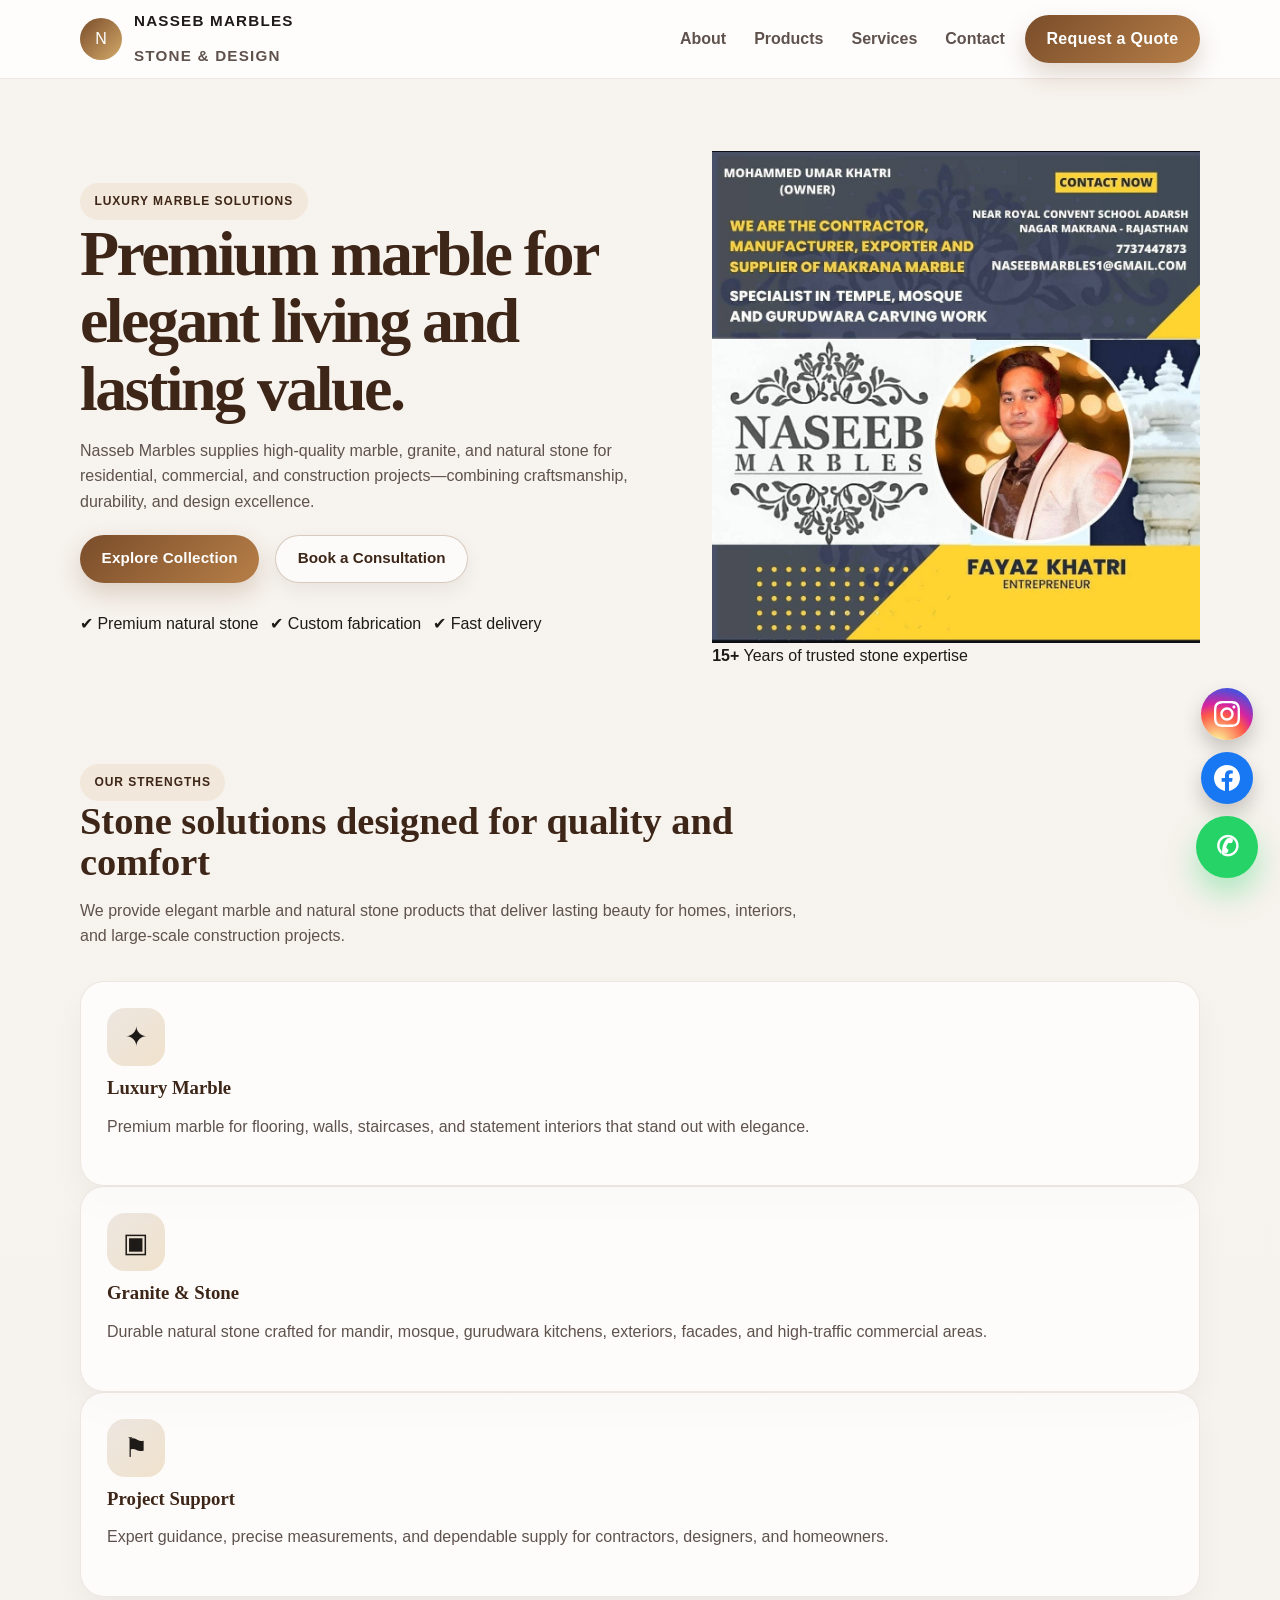
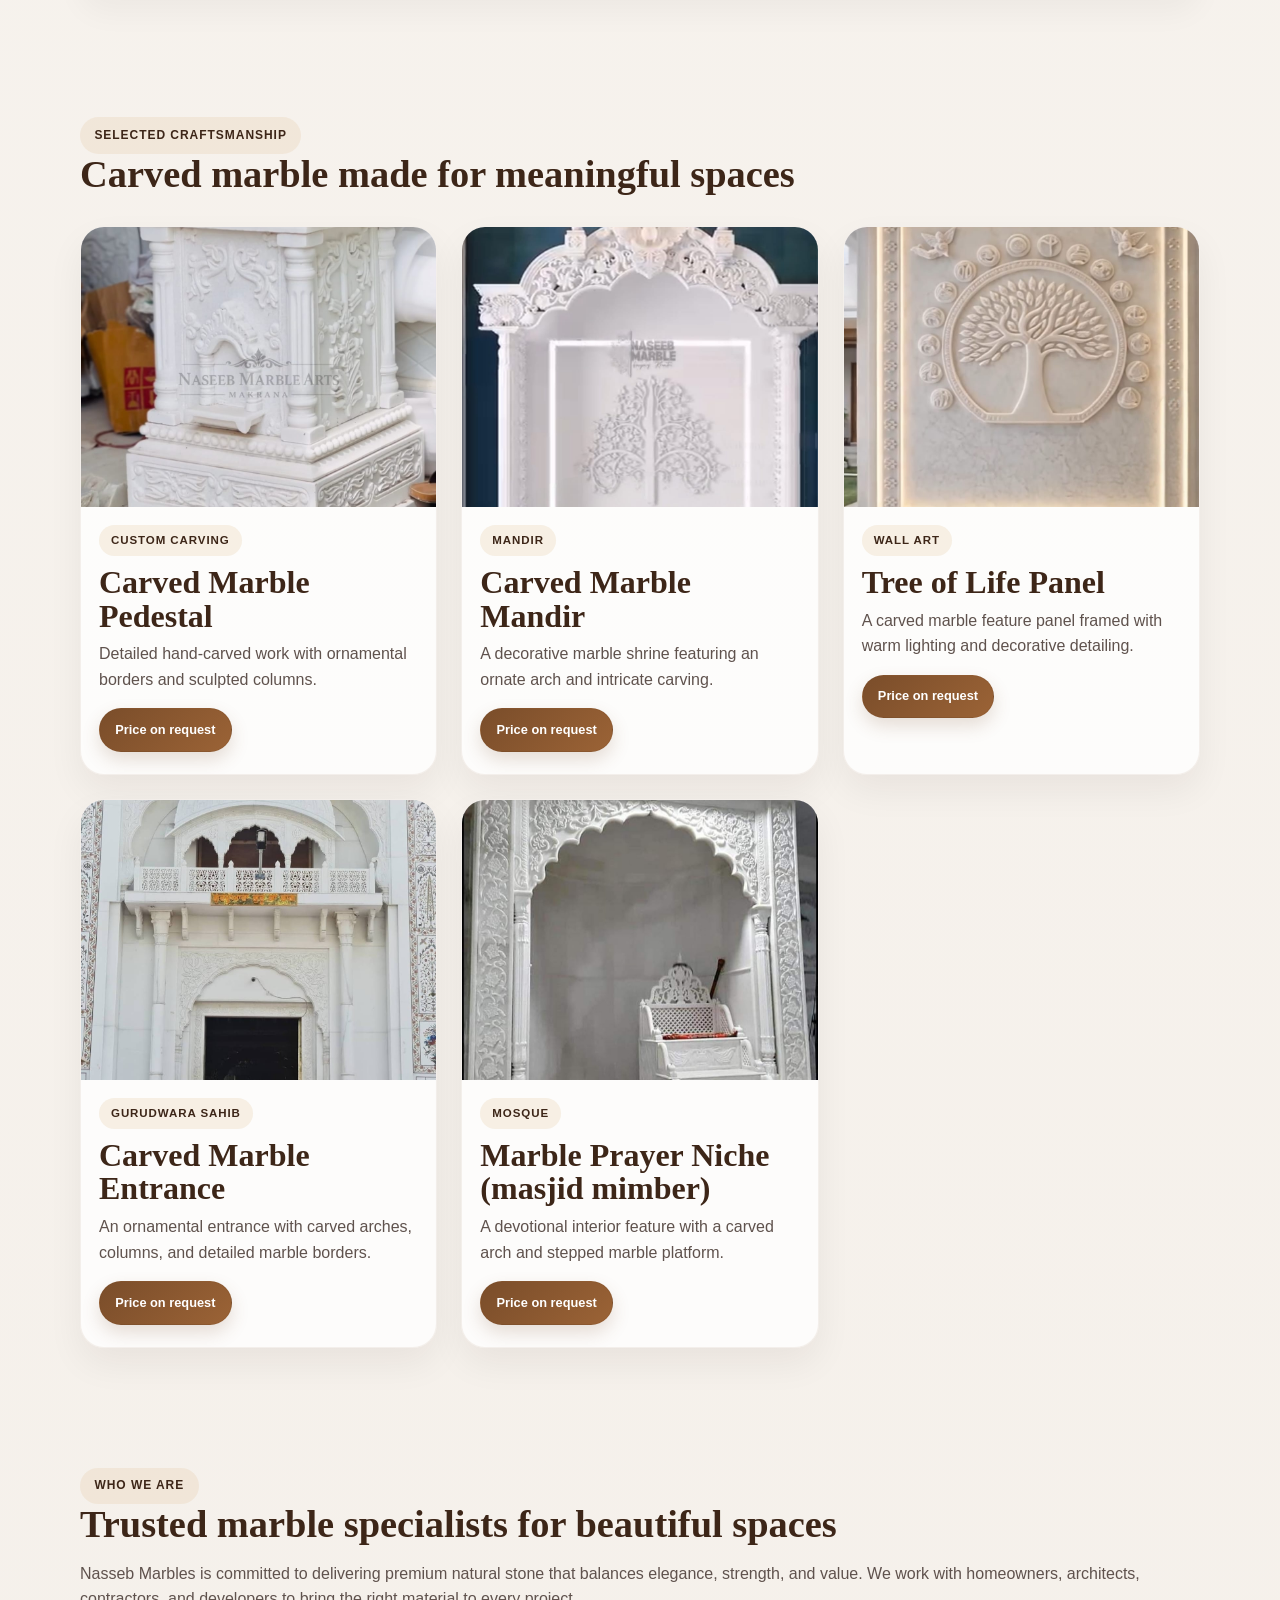
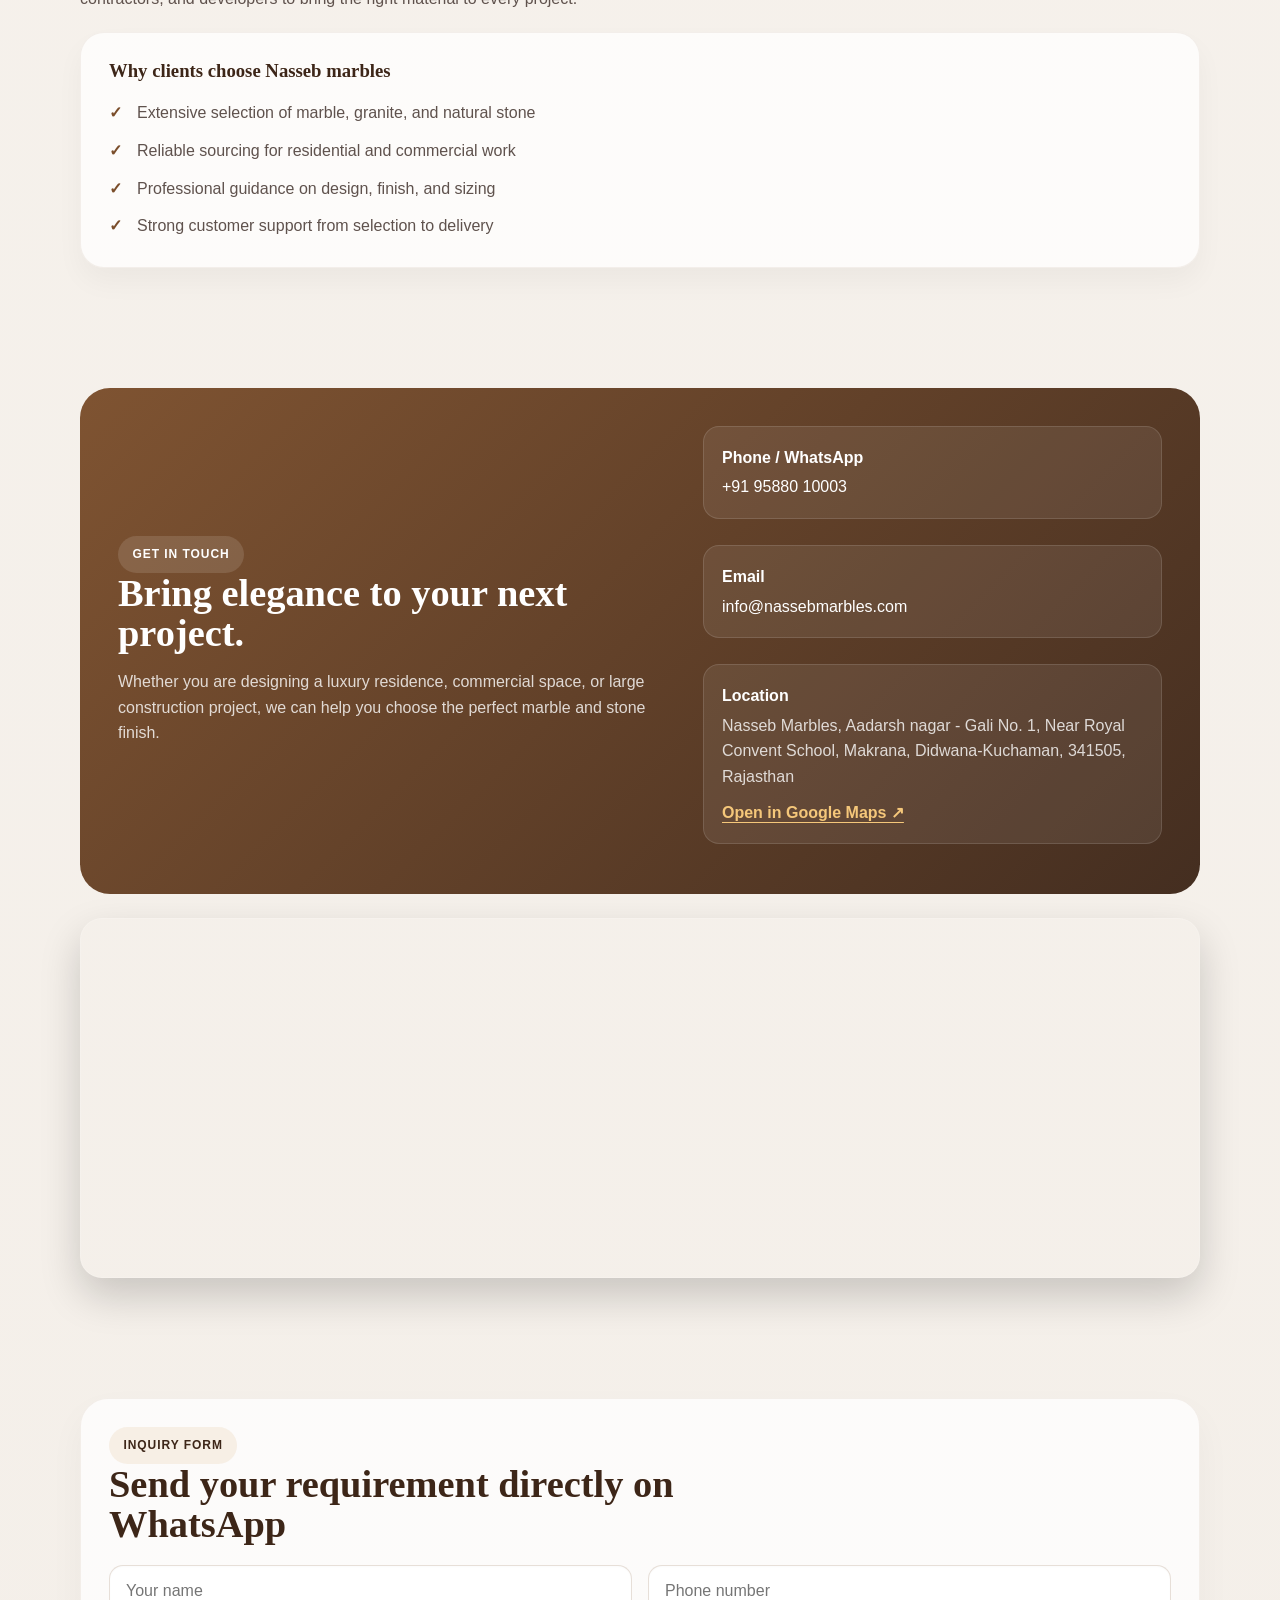
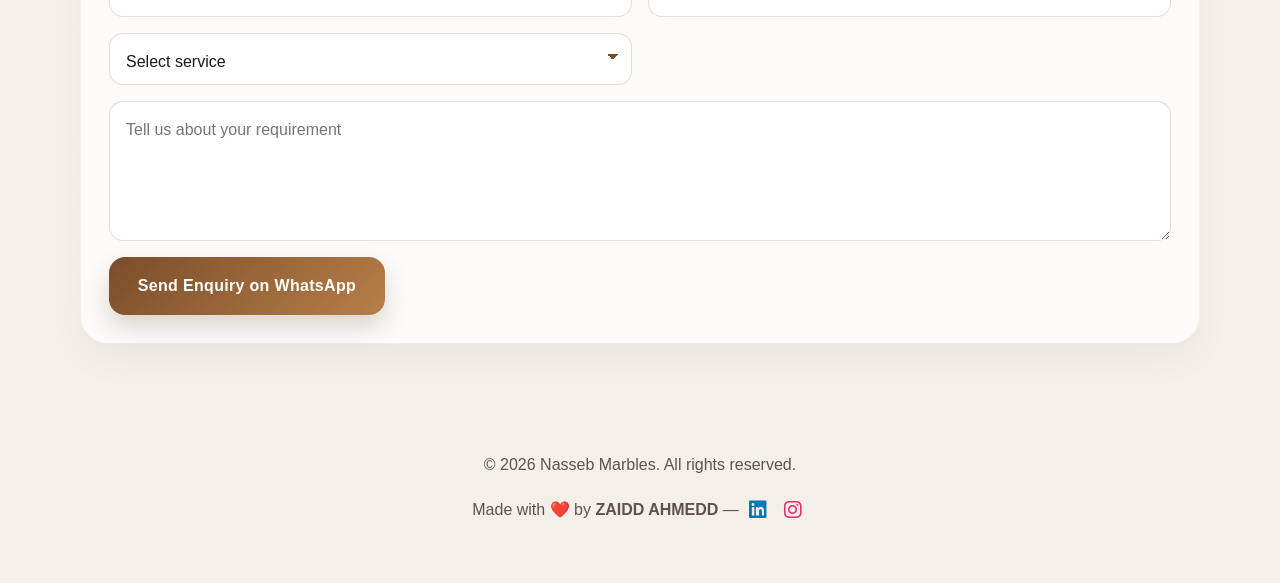
==== index.html @ 80bdfb2a "Add files via upload" ====
<!DOCTYPE html>
<html lang="en">
<head>
  <meta charset="UTF-8" />
  <meta name="viewport" content="width=device-width, initial-scale=1.0" />
  <title>Nasseb Marbles</title>
  <meta name="description" content="Nasseb Marbles - premium marble stone and construction materials for homes and projects." />
  <link rel="preconnect" href="https://fonts.googleapis.com">
  <link rel="preconnect" href="https://fonts.gstatic.com" crossorigin>
  <link href="https://fonts.googleapis.com/css2?family=Cormorant+Garamond:wght@500;600;700&family=Inter:wght@400;500;600;700&display=swap" rel="stylesheet">
  <link rel="stylesheet" href="styles.css" />
  <link rel="stylesheet" href="https://cdnjs.cloudflare.com/ajax/libs/font-awesome/6.5.1/css/all.min.css">
</head>


<!-- Floating Social Buttons -->
<div class="social-float-container">
  <!-- Instagram -->
  <a href="https://www.instagram.com/naseebmarbles" target="_blank" rel="noopener noreferrer" class="float-btn float-insta" title="Instagram">
    <svg width="26" height="26" fill="currentColor" viewBox="0 0 24 24">
      <path d="M12 2.163c3.204 0 3.584.012 4.85.07 3.252.148 4.771 1.691 4.919 4.919.058 1.265.069 1.645.069 4.849 0 3.205-.012 3.584-.069 4.849-.149 3.225-1.664 4.771-4.919 4.919-1.266.058-1.644.07-4.85.07-3.204 0-3.584-.012-4.849-.07-3.26-.149-4.771-1.699-4.919-4.92-.058-1.265-.07-1.644-.07-4.849 0-3.204.013-3.583.07-4.849.149-3.227 1.664-4.771 4.919-4.919 1.266-.057 1.645-.069 4.849-.069zm0-2.163c-3.259 0-3.667.014-4.947.072-4.358.2-6.78 2.618-6.98 6.98-.059 1.281-.073 1.689-.073 4.948 0 3.259.014 3.668.072 4.948.2 4.358 2.618 6.78 6.98 6.98 1.281.058 1.689.072 4.948.072 3.259 0 3.668-.014 4.948-.072 4.354-.2 6.782-2.618 6.979-6.98.059-1.28.073-1.689.073-4.948 0-3.259-.014-3.667-.072-4.947-.196-4.354-2.617-6.78-6.979-6.98-1.281-.059-1.69-.073-4.949-.073zm0 5.838c-3.403 0-6.162 2.759-6.162 6.162s2.759 6.163 6.162 6.163 6.162-2.759 6.162-6.163c0-3.403-2.759-6.162-6.162-6.162zm0 10.162c-2.209 0-4-1.79-4-4 0-2.209 1.791-4 4-4s4 1.791 4 4c0 2.21-1.791 4-4 4zm6.406-11.845c-.796 0-1.441.645-1.441 1.44s.645 1.44 1.441 1.44c.795 0 1.439-.645 1.439-1.44s-.644-1.44-1.439-1.44z"/>
    </svg>
  </a>

  <!-- Facebook -->
  <a href="https://www.facebook.com/share/1K4ZCxmMrg/" target="_blank" rel="noopener noreferrer" class="float-btn float-fb" title="Facebook">
    <svg width="26" height="26" fill="currentColor" viewBox="0 0 24 24">
      <path d="M24 12.073c0-6.627-5.373-12-12-12s-12 5.373-12 12c0 5.99 4.388 10.954 10.125 11.854v-8.385H7.078v-3.47h3.047V9.43c0-3.007 1.792-4.669 4.533-4.669 1.312 0 2.686.235 2.686.235v2.953H15.83c-1.491 0-1.956.925-1.956 1.874v2.25h3.328l-.532 3.47h-2.796v8.385C19.612 23.027 24 18.062 24 12.073z"/>
    </svg>
  </a>
</div>


<body>
  <header>
    <div class="container nav">
      <div class="brand">
        <div class="brand-mark">N</div>
        <div>
          <span>Nasseb Marbles</span><br>
          <span class="brand-tag">Stone & Design</span>
        </div>
      </div>
      <nav>
        <a href="about.html">About</a>
        <a href="products.html">Products</a>
        <a href="services.html">Services</a>
        <a href="contact.html">Contact</a>
      </nav>
      <button class="cta-btn quote-open" type="button" data-open-quote>Request a Quote</button>
    </div>
  </header>

  <main>
    <section class="hero">
      <div class="container hero-grid">
        <div>
          <div class="eyebrow">Luxury marble solutions</div>
          <h1>Premium marble for elegant living and lasting value.</h1>
          <p class="lead">
            Nasseb Marbles supplies high-quality marble, granite, and natural stone for residential,
            commercial, and construction projects—combining craftsmanship, durability, and design excellence.
          </p>
          <div class="hero-actions">
            <a class="cta-btn" href="products.html">Explore Collection</a>
            <a class="secondary-btn" href="contact.html">Book a Consultation</a>
          </div>
          <div class="feature-row">
            <div class="feature-pill">✔ Premium natural stone</div>
            <div class="feature-pill">✔ Custom fabrication</div>
            <div class="feature-pill">✔ Fast delivery</div>
          </div>
        </div>

        <div class="hero-visual">
          <div class="photo-card main">
           <img src="intro.jpeg" alt="Marble Hero Banner">
          </div>
          <div class="stats">
            <strong>15+</strong>
            <span>Years of trusted stone expertise</span>
          </div>
        </div>
      </div>
    </section>

    <section class="section" id="services">
      <div class="container">
        <div class="section-head">
          <div class="eyebrow">Our strengths</div>
          <h2>Stone solutions designed for quality and comfort</h2>
          <p>We provide elegant marble and natural stone products that deliver lasting beauty for homes, interiors, and large-scale construction projects.</p>
        </div>

        <div class="cards">
          <div class="card">
            <div class="icon-box">✦</div>
            <h3>Luxury Marble</h3>
            <p>Premium marble for flooring, walls, staircases, and statement interiors that stand out with elegance.</p>
          </div>
          <div class="card">
            <div class="icon-box">▣</div>
            <h3>Granite & Stone</h3>
            <p>Durable natural stone crafted for mandir, mosque, gurudwara  kitchens, exteriors, facades, and high-traffic commercial areas.</p>
          </div>
          <div class="card">
            <div class="icon-box">⚑</div>
            <h3>Project Support</h3>
            <p>Expert guidance, precise measurements, and dependable supply for contractors, designers, and homeowners.</p>
          </div>
        </div>
      </div>
    </section>

    <section class="section" id="products">
      <div class="container">
        <div class="section-head">
          <div class="eyebrow">Selected craftsmanship</div>
          <h2>Carved marble made for meaningful spaces</h2>
        </div>

        <div class="products">
          <article class="product">
            <img src="tulsi.jpeg" alt="Hand-carved white marble pedestal with floral details" />
            <div class="product-body">
              <span class="product-tag">Custom carving</span>
              <h3>Carved Marble Pedestal</h3>
              <p>Detailed hand-carved work with ornamental borders and sculpted columns.</p>
              <a class="product-price" href="https://wa.me/919588010003?text=Hello%20Nasseb%20Marbles%2C%20I%20want%20a%20price%20for%20Carved%20Marble%20Pedestal." target="_blank" rel="noopener noreferrer">Price on request</a>
            </div>
          </article>

          <article class="product">
            <img src="mandir.jpeg" alt="Ornate white marble mandir against a deep teal wall" />
            <div class="product-body">
              <span class="product-tag">Mandir</span>
              <h3>Carved Marble Mandir</h3>
              <p>A decorative marble shrine featuring an ornate arch and intricate carving.</p>
              <a class="product-price" href="https://wa.me/919588010003?text=Hello%20Nasseb%20Marbles%2C%20I%20want%20a%20price%20for%20Carved%20Marble%20Mandir." target="_blank" rel="noopener noreferrer">Price on request</a>
            </div>
          </article>

          <article class="product">
            <img src="wall.jpeg" alt="Illuminated marble wall panel with a carved tree of life" />
            <div class="product-body">
              <span class="product-tag">Wall art</span>
              <h3>Tree of Life Panel</h3>
              <p>A carved marble feature panel framed with warm lighting and decorative detailing.</p>
              <a class="product-price" href="https://wa.me/919588010003?text=Hello%20Nasseb%20Marbles%2C%20I%20want%20a%20price%20for%20Tree%20of%20Life%20Panel." target="_blank" rel="noopener noreferrer">Price on request</a>
            </div>
          </article>

          <article class="product">
            <img src="gurudwara.jpeg" alt="White carved marble architectural entrance with an ornate arch" />
            <div class="product-body">
              <span class="product-tag">GURUDWARA SAHIB</span>
              <h3>Carved Marble Entrance</h3>
              <p>An ornamental entrance with carved arches, columns, and detailed marble borders.</p>
              <a class="product-price" href="https://wa.me/919588010003?text=Hello%20Nasseb%20Marbles%2C%20I%20want%20a%20price%20for%20Carved%20Marble%20Entrance." target="_blank" rel="noopener noreferrer">Price on request</a>
            </div>
          </article>
          

        <!--''' to add a new product, we can copy
          the structure of the existing product articles and replace 
          the image source, alt text, product tag, title, and description with
           the details of the new product. For example: -->


          <article class="product">
            <img src="imagemimber.jpeg" alt="White marble prayer niche with a carved arch and stepped platform" />
            <div class="product-body">
              <span class="product-tag">MOSQUE</span>
              <h3>Marble Prayer Niche (masjid mimber)</h3>
              <p>A devotional interior feature with a carved arch and stepped marble platform.</p>
              <a class="product-price" href="https://wa.me/919588010003?text=Hello%20Nasseb%20Marbles%2C%20I%20want%20a%20price%20for%20Marble%20Prayer%20Niche." target="_blank" rel="noopener noreferrer">Price on request</a>
            </div>
          </article>
        </div>
      </div>
    </section>

    <section class="section" id="about">
      <div class="container about">
        <div>
          <div class="eyebrow">Who we are</div>
          <h2>Trusted marble specialists for beautiful spaces</h2>
          <p class="lead">Nasseb Marbles is committed to delivering premium natural stone that balances elegance, strength, and value. We work with homeowners, architects, contractors, and developers to bring the right material to every project.</p>
        </div>

        <div class="panel">
          <h3>Why clients choose Nasseb marbles</h3>
          <ul class="about-list">
            <li>Extensive selection of marble, granite, and natural stone</li>
            <li>Reliable sourcing for residential and commercial work</li>
            <li>Professional guidance on design, finish, and sizing</li>
            <li>Strong customer support from selection to delivery</li>
          </ul>
        </div>
      </div>
    </section>

    <section class="section" id="contact">
      <div class="container">
        <div class="contact-wrap">
          <div>
            <div class="eyebrow" style="background: rgba(255,255,255,0.12); color: white;">Get in touch</div>
            <h2>Bring elegance to your next project.</h2>
            <p style="color: rgba(255,255,255,0.8); margin: 0; max-width: 560px;">
              Whether you are designing a luxury residence, commercial space, or large construction project, we can help you choose the perfect marble and stone finish.
            </p>
          </div>

          <div class="contact-info">
            <div class="contact-item">
              <strong>Phone / WhatsApp</strong>
              <a href="https://wa.me/919588010003?text=Hello%20Nasseb%20Marbles%2C%20I%20want%20to%20know%20more%20about%20your%20products." target="_blank" rel="noopener">+91 95880 10003</a>
            </div>
            <div class="contact-item">
              <strong>Email</strong>
              info@nassebmarbles.com
            </div>
            <div class="contact-item">
              <strong>Location</strong>
              <span>Nasseb Marbles, Aadarsh nagar - Gali No. 1, Near Royal Convent School, Makrana, Didwana-Kuchaman, 341505, Rajasthan</span>
              <a class="map-link" href="https://www.google.com/maps/search/?api=1&query=Nasseb+Marbles+Gali+No.+1+Makrana+Rajasthan+341505" target="_blank" rel="noopener noreferrer">Open in Google Maps ↗</a>
            </div>
          </div>
        </div>

        <div class="map-wrap">
          <iframe
            title="Nasseb Marbles location on Google Maps"
            src="https://www.google.com/maps?q=Nasseb+Marbles+Gali+No.+1+Makrana+Rajasthan+341505&output=embed"
            loading="lazy"
            referrerpolicy="no-referrer-when-downgrade"
            allowfullscreen
          ></iframe>
        </div>
      </div>
    </section>

    <section class="section">
      <div class="container">
        <div class="inquiry-box">
          <div class="section-head" style="margin-bottom: 20px;">
            <div class="eyebrow">Inquiry form</div>
            <h2>Send your requirement directly on WhatsApp</h2>
          </div>

          <form class="inquiry-form" id="whatsappForm">
            <input type="text" id="name" placeholder="Your name" required />
            <input type="tel" id="phone" placeholder="Phone number" required />
            <select id="service" required>
              <option value="">Select service</option>
              <option value="Marble Supply">Marble Supply</option>
              <option value="Granite & Stone">Granite & Stone</option>
              <option value="Custom Fabrication">Custom Fabrication</option>
              <option value="Project Consultation">Project Consultation</option>
            </select>
            <textarea id="message" placeholder="Tell us about your requirement" required></textarea>
            <button type="submit" class="cta-btn">Send Enquiry on WhatsApp</button>
          </form>
        </div>
      </div>
    </section>
  </main>



  <footer>
  <div class="container">
    <p>© 2026 Nasseb Marbles. All rights reserved.</p>
    <p>
      Made with ❤️ by <strong>ZAIDD AHMEDD</strong> — 
      <a href="https://www.linkedin.com/in/zaid-ahmed-gour-6996783a5" target="_blank" rel="noopener noreferrer" style="text-decoration: none; margin: 0 6px; color: #0077b5;">
        <i class="fa-brands fa-linkedin fa-lg"></i>
      </a>
      <a href="https://www.instagram.com/zaidd_4z_x" target="_blank" rel="noopener noreferrer" style="text-decoration: none; margin: 0 6px; color: #E1306C;">
        <i class="fa-brands fa-instagram fa-lg"></i>
      </a>
    </p>
  </div>
</footer>

  <a class="whatsapp-float" href="https://wa.me/919588010003?text=Hello%20Nasseb%20Marbles%2C%20I%20want%20to%20know%20more%20about%20your%20products." target="_blank" rel="noopener" aria-label="Chat on WhatsApp">✆</a>

  <dialog class="quote-dialog" id="quoteDialog" aria-labelledby="quoteDialogTitle">
    <div class="quote-dialog-card">
      <button class="quote-close" type="button" data-close-quote aria-label="Close quote form">×</button>
      <div class="eyebrow">Request a quote</div>
      <h2 id="quoteDialogTitle">Tell us about your project</h2>
      <p>Share the required product details. We will respond through WhatsApp.</p>

      <form class="quote-form" id="quoteModalForm">
        <label>
          Your name
          <input id="modalName" type="text" autocomplete="name" required />
        </label>
        <label>
          Phone number
          <input id="modalPhone" type="tel" autocomplete="tel" required />
        </label>
        <label>
          Product or service
          <select id="modalProduct" required>
            <option value="">Select product or service</option>
            <option>Marble Supply</option>
            <option>Granite & Stone</option>
            <option>Custom Fabrication</option>
            <option>Project Consultation</option>
          </select>
        </label>
        <label>
          Dimensions
          <input id="modalDimensions" type="text" placeholder="e.g. 2m × 1m" required />
        </label>
        <label>
          Quantity
          <input id="modalQuantity" type="number" min="1" required />
        </label>
        <label class="quote-form-full">
          Project details
          <textarea id="modalDetails" placeholder="Finish, design, delivery, or other requirements" required></textarea>
        </label>
        <button class="cta-btn quote-form-full" type="submit">Send Quote on WhatsApp</button>
      </form>
    </div>
  </dialog>

  <script>
    const form = document.getElementById('whatsappForm');
    const phoneNumber = '919588010003';

    if (form) {
      form.addEventListener('submit', function (event) {
        event.preventDefault();

        const name = document.getElementById('name').value.trim();
        const phone = document.getElementById('phone').value.trim();
        const service = document.getElementById('service').value.trim();
        const message = document.getElementById('message').value.trim();

        if (!name || !phone || !service || !message) {
          alert('Please fill in all fields before sending.');
          return;
        }

        const text = encodeURIComponent(
          `Hello Nasseb Marbles,\n\nName: ${name}\nPhone: ${phone}\nService: ${service}\nRequirement: ${message}`
        );

        const whatsappUrl = `https://wa.me/${phoneNumber}?text=${text}`;
        window.open(whatsappUrl, '_blank');
      });
    }

    const quoteDialog = document.getElementById('quoteDialog');
    const quoteOpenButton = document.querySelector('[data-open-quote]');
    const quoteCloseButton = document.querySelector('[data-close-quote]');
    const quoteModalForm = document.getElementById('quoteModalForm');

    function openQuoteDialog() {
      if (quoteDialog && typeof quoteDialog.showModal === 'function') {
        quoteDialog.showModal();
      }
    }

    function closeQuoteDialog() {
      if (quoteDialog && quoteDialog.open) {
        quoteDialog.close();
      }
    }

    quoteOpenButton?.addEventListener('click', openQuoteDialog);
    quoteCloseButton?.addEventListener('click', closeQuoteDialog);

    quoteDialog?.addEventListener('click', function (event) {
      if (event.target === quoteDialog) {
        closeQuoteDialog();
      }
    });

    quoteDialog?.addEventListener('cancel', function () {
      closeQuoteDialog();
    });

    quoteModalForm?.addEventListener('submit', function (event) {
      event.preventDefault();

      const name = document.getElementById('modalName').value.trim();
      const phone = document.getElementById('modalPhone').value.trim();
      const product = document.getElementById('modalProduct').value.trim();
      const dimensions = document.getElementById('modalDimensions').value.trim();
      const quantity = document.getElementById('modalQuantity').value.trim();
      const details = document.getElementById('modalDetails').value.trim();

      const message = encodeURIComponent(
        `Hello Nasseb Marbles,\n\nName: ${name}\nPhone: ${phone}\nProduct / Service: ${product}\nDimensions: ${dimensions}\nQuantity: ${quantity}\nProject details: ${details}`
      );

      window.open(`https://wa.me/919588010003?text=${message}`, '_blank', 'noopener,noreferrer');
      closeQuoteDialog();
      quoteModalForm.reset();
    });
  </script>
</body>
</html>
---- styles.css ----
:root {
  --bg: #f7f3ee;
  --panel: #ffffff;
  --primary: #7a4d2a;
  --primary-dark: #3d2618;
  --accent: #d4aa6a;
  --text: #1e1a18;
  --muted: #5f524d;
  --line: rgba(122, 77, 42, 0.12);
  --shadow: 0 18px 40px rgba(35, 23, 18, 0.08);
}

* {
  box-sizing: border-box;
}

html {
  scroll-behavior: smooth;
}

body {
  margin: 0;
  font-family: 'Segoe UI', Tahoma, Geneva, Verdana, sans-serif;
  background: linear-gradient(180deg, #f7f3ee 0%, #f4efe9 100%);
  color: var(--text);
  line-height: 1.6;
}

img {
  max-width: 100%;
  display: block;
}

a {
  color: inherit;
  text-decoration: none;
}

.container {
  width: min(1120px, calc(100% - 32px));
  margin: 0 auto;
}

header {
  position: sticky;
  top: 0;
  z-index: 50;
  background: rgba(255,255,255,0.83);
  backdrop-filter: blur(10px);
  border-bottom: 1px solid var(--line);
}

.nav {
  display: flex;
  justify-content: space-between;
  align-items: center;
  min-height: 78px;
  gap: 20px;
}

.brand {
  display: flex;
  align-items: center;
  gap: 12px;
  flex-shrink: 0;
  min-width: 0;
}

.brand > div:last-child {
  display: flex;
  flex-direction: column;
  line-height: 1.1;
}

.brand span {
  font-weight: 800;
  letter-spacing: 0.08em;
  text-transform: uppercase;
  font-size: 0.95rem;
}

.brand-tag {
  display: block;
  font-size: 0.62rem;
  letter-spacing: 0.14em;
  color: var(--muted);
  font-weight: 600;
}

nav {
  display: flex;
  align-items: center;
  justify-content: center;
  gap: 28px;
  margin-left: auto;
  flex-wrap: nowrap;
}

nav a {
  white-space: nowrap;
  color: var(--muted);
  font-weight: 600;
}

.cta-btn {
  display: inline-flex;
  align-items: center;
  justify-content: center;
  min-height: 48px;
  padding: 0.75rem 1.35rem;
  border: none;
  border-radius: 999px;
  background: linear-gradient(135deg, #7a4d2a, #b77f48);
  color: #fff;
  font-size: 0.95rem;
  font-weight: 700;
  letter-spacing: 0.01em;
  line-height: 1.2;
  white-space: nowrap;
  flex-shrink: 0;
  box-shadow: 0 10px 24px rgba(122, 77, 42, 0.22);
  cursor: pointer;
  transition: transform 0.2s ease, box-shadow 0.2s ease, background 0.2s ease;
}

.cta-btn:hover,
.cta-btn:focus-visible {
  transform: translateY(-2px);
  background: linear-gradient(135deg, #5c3420, #9b6336);
  box-shadow: 0 14px 30px rgba(122, 77, 42, 0.3);
  outline: none;
}

.brand-mark {
  width: 42px;
  height: 42px;
  border-radius: 50%;
  display: grid;
  place-items: center;
  background: linear-gradient(135deg, var(--primary), var(--accent));
  color: white;
  font-size: 1rem;
}

.brand small {
  display: block;
  font-size: 0.62rem;
  letter-spacing: 0.14em;
  color: var(--muted);
  font-weight: 600;
}

.nav-links {
  display: flex;
  align-items: center;
  gap: 28px;
  color: var(--muted);
  font-weight: 600;
}

.nav-links a:hover,
.nav-links a.active {
  color: var(--primary);
}

.btn {
  display: inline-flex;
  align-items: center;
  justify-content: center;
  min-height: 48px;
  padding: 0.8rem 1.35rem;
  border: 1px solid transparent;
  border-radius: 999px;
  font-weight: 700;
  line-height: 1.2;
  transition: transform 0.2s ease, box-shadow 0.2s ease, background 0.2s ease, border-color 0.2s ease;
}

.btn:hover,
.btn:focus-visible {
  transform: translateY(-2px);
  outline: none;
}

.btn-primary {
  background: linear-gradient(135deg, #7a4d2a, #b77f48);
  color: white;
  box-shadow: 0 10px 24px rgba(122, 77, 42, 0.22);
}

.btn-primary:hover,
.btn-primary:focus-visible {
  background: linear-gradient(135deg, #5c3420, #9b6336);
  box-shadow: 0 14px 30px rgba(122, 77, 42, 0.3);
}

.btn-secondary {
  background: rgba(255,255,255,0.58);
  border-color: rgba(122, 77, 42, 0.22);
  color: var(--primary-dark);
}

.btn-secondary:hover,
.btn-secondary:focus-visible {
  background: #fff;
  border-color: rgba(122, 77, 42, 0.42);
  box-shadow: 0 10px 22px rgba(35, 23, 18, 0.08);
}

.secondary-btn {
  display: inline-flex;
  align-items: center;
  justify-content: center;
  min-height: 48px;
  padding: 0.75rem 1.35rem;
  border: 1px solid rgba(122, 77, 42, 0.28);
  border-radius: 999px;
  background: rgba(255, 255, 255, 0.68);
  color: var(--primary-dark);
  font-size: 0.95rem;
  font-weight: 700;
  line-height: 1.2;
  box-shadow: 0 8px 20px rgba(35, 23, 18, 0.06);
  transition: transform 0.2s ease, box-shadow 0.2s ease, background 0.2s ease, border-color 0.2s ease;
}

.secondary-btn:hover,
.secondary-btn:focus-visible {
  transform: translateY(-2px);
  border-color: rgba(122, 77, 42, 0.5);
  background: #fff;
  box-shadow: 0 14px 28px rgba(35, 23, 18, 0.1);
  outline: none;
}

.hero {
  padding: 72px 0 56px;
}

.hero-grid {
  display: grid;
  grid-template-columns: 1.1fr 0.9fr;
  gap: 36px;
  align-items: center;
}

.eyebrow {
  display: inline-block;
  background: rgba(212,170,106,0.15);
  color: var(--primary-dark);
  border-radius: 999px;
  padding: 0.55rem 0.9rem;
  font-size: 0.75rem;
  font-weight: 700;
  letter-spacing: 0.08em;
  text-transform: uppercase;
}

h1, h2, h3 {
  margin: 0 0 16px;
  line-height: 1.05;
  color: var(--primary-dark);
  font-family: Georgia, 'Times New Roman', serif;
}

h1 {
  font-size: clamp(2.8rem, 5vw, 5rem);
  letter-spacing: -0.04em;
}

h2 {
  font-size: clamp(2.2rem, 3vw, 3.2rem);
}

p {
  color: var(--muted);
  margin: 0 0 20px;
}

.hero-actions {
  display: flex;
  flex-wrap: wrap;
  gap: 16px;
  margin: 18px 0 28px;
}

.feature-row {
  display: flex;
  flex-wrap: wrap;
  gap: 12px;
}

.feature-tag {
  background: rgba(255,255,255,0.7);
  border: 1px solid var(--line);
  border-radius: 999px;
  padding: 0.7rem 1rem;
  font-weight: 600;
  color: var(--muted);
}

.products {
  display: grid;
  grid-template-columns: repeat(3, minmax(0, 1fr));
  gap: 24px;
}

.product {
  background: rgba(255,255,255,0.8);
  border: 1px solid rgba(122, 77, 42, 0.08);
  border-radius: 24px;
  overflow: hidden;
  box-shadow: 0 16px 36px rgba(35, 23, 18, 0.06);
  transition: transform 0.2s ease, box-shadow 0.2s ease;
}

.product:hover {
  transform: translateY(-4px);
  box-shadow: 0 22px 42px rgba(35, 23, 18, 0.12);
}

.product img {
  width: 100%;
  height: 280px;
  object-fit: cover;
  display: block;
}

.product-body {
  padding: 20px 20px 24px;
}

.product-tag {
  display: inline-block;
  padding: 0.4rem 0.75rem;
  border-radius: 999px;
  background: rgba(217, 176, 125, 0.18);
  color: var(--primary-dark);
  letter-spacing: 0.08em;
  text-transform: uppercase;
  font-size: 0.72rem;
  font-weight: 700;
  margin-bottom: 10px;
}

.product h3 {
  font-size: 2rem;
  margin-bottom: 8px;
}

.product p {
  margin: 0;
}

.product-price {
  display: inline-block;
  margin-top: 16px;
  padding: 0.65rem 0.95rem;
  border: 1px solid rgba(122, 77, 42, 0.2);
  border-radius: 999px;
  background: linear-gradient(135deg, var(--primary), #9b6336);
  color: #fff;
  font-size: 0.8rem;
  font-weight: 700;
  box-shadow: 0 8px 18px rgba(122, 77, 42, 0.18);
  transition: transform 0.2s ease, box-shadow 0.2s ease;
}

.product-price:hover,
.product-price:focus-visible {
  transform: translateY(-2px);
  box-shadow: 0 12px 24px rgba(122, 77, 42, 0.26);
  outline: none;
}

.panel {
  background: rgba(255,255,255,0.75);
  border: 1px solid rgba(122, 77, 42, 0.08);
  border-radius: 24px;
  padding: 28px;
  box-shadow: 0 14px 28px rgba(35, 23, 18, 0.04);
}

.about-list {
  list-style: none;
  padding: 0;
  margin: 20px 0 0;
  display: grid;
  gap: 12px;
}

.about-list li {
  position: relative;
  padding-left: 28px;
  color: var(--muted);
}

.about-list li::before {
  content: "✓";
  position: absolute;
  left: 0;
  color: var(--primary);
  font-weight: 800;
}

.contact-wrap {
  background: linear-gradient(135deg, rgba(122,77,42,0.96), rgba(61,38,24,0.96));
  border-radius: 30px;
  padding: 36px;
  color: white;
  display: grid;
  grid-template-columns: 1.15fr 0.85fr;
  gap: 22px;
  align-items: center;
}

.contact-wrap h2,
.contact-wrap h3,
.contact-wrap p,
.contact-wrap strong,
.contact-wrap a {
  color: white;
}

.contact-info {
  display: grid;
  gap: 14px;
}

.contact-item {
  background: rgba(255,255,255,0.08);
  border: 1px solid rgba(255,255,255,0.12);
  border-radius: 16px;
  padding: 18px 20px;
}

.contact-item strong {
  display: block;
  margin-bottom: 6px;
}

.inquiry-box {
  background: rgba(255,255,255,0.75);
  border: 1px solid rgba(122, 77, 42, 0.08);
  border-radius: 28px;
  padding: 28px;
  box-shadow: 0 16px 36px rgba(35, 23, 18, 0.04);
}

.inquiry-form {
  display: grid;
  grid-template-columns: repeat(2, minmax(0, 1fr));
  gap: 16px;
}

.inquiry-form input,
.inquiry-form select,
.inquiry-form textarea {
  width: 100%;
  height: 52px;
  border: 1px solid rgba(122, 77, 42, 0.18);
  border-radius: 14px;
  padding: 0.95rem 1rem;
  font: inherit;
  background: #fff;
  color: var(--text);
  box-shadow: inset 0 1px 2px rgba(0, 0, 0, 0.02);
}

.inquiry-form select {
  appearance: none;
  -webkit-appearance: none;
  -moz-appearance: none;
  background-image: linear-gradient(45deg, transparent 50%, #7a4d2a 50%), linear-gradient(135deg, #7a4d2a 50%, transparent 50%);
  background-position: calc(100% - 18px) calc(50% - 2px), calc(100% - 12px) calc(50% - 2px);
  background-size: 6px 6px, 6px 6px;
  background-repeat: no-repeat;
  padding-right: 42px;
  cursor: pointer;
}

.inquiry-form textarea {
  grid-column: 1 / -1;
  min-height: 140px;
  resize: vertical;
  height: auto;
}

.inquiry-form button {
  grid-column: 1 / -1;
  justify-self: start;
  min-width: 260px;
  min-height: 58px;
  padding: 1rem 1.8rem;
  border: none;
  border-radius: 16px;
  background: linear-gradient(135deg, #7a4d2a, #b77f48);
  color: #fff;
  font-size: 1rem;
  font-weight: 700;
  letter-spacing: 0.02em;
  cursor: pointer;
  box-shadow: 0 12px 24px rgba(122, 77, 42, 0.22);
  transition: transform 0.2s ease, box-shadow 0.2s ease, background 0.2s ease;
}

.inquiry-form button:hover,
.inquiry-form button:focus-visible {
  transform: translateY(-2px);
  background: linear-gradient(135deg, #5c3420, #9b6336);
  box-shadow: 0 16px 30px rgba(122, 77, 42, 0.3);
  outline: none;
}

.quote-open {
  border: none;
  cursor: pointer;
  background: linear-gradient(135deg, #7a4d2a, #b77f48);
  color: #fff;
  font-size: 1rem;
  font-weight: 700;
  letter-spacing: 0.02em;
  box-shadow: 0 12px 24px rgba(122, 77, 42, 0.22);
}

.quote-dialog {
  width: min(720px, calc(100% - 28px));
  max-height: calc(100vh - 32px);
  padding: 0;
  overflow: auto;
  border: none;
  border-radius: 24px;
  background: transparent;
  box-shadow: 0 28px 80px rgba(28, 18, 10, 0.34);
}

.quote-dialog::backdrop {
  background: rgba(24, 15, 9, 0.72);
  backdrop-filter: blur(5px);
}

.quote-dialog-card {
  position: relative;
  padding: 34px;
  border-radius: 24px;
  background: var(--bg);
}

.quote-dialog-card h2 {
  margin: 12px 0 8px;
  font-size: clamp(2rem, 4vw, 3rem);
}

.quote-dialog-card > p {
  margin-bottom: 24px;
}

.quote-close {
  position: absolute;
  top: 18px;
  right: 18px;
  width: 42px;
  height: 42px;
  border: 0;
  border-radius: 50%;
  background: rgba(122, 77, 42, 0.1);
  color: var(--primary-dark);
  font-size: 1.6rem;
  cursor: pointer;
}

.quote-form {
  display: grid;
  grid-template-columns: repeat(2, minmax(0, 1fr));
  gap: 14px;
}

.quote-form label {
  display: grid;
  gap: 6px;
  color: var(--primary-dark);
  font-size: 0.82rem;
  font-weight: 700;
}

.quote-form input,
.quote-form select,
.quote-form textarea {
  min-height: 48px;
  padding: 0.8rem 0.9rem;
  border: 1px solid rgba(122, 77, 42, 0.18);
  border-radius: 12px;
  background: #fff;
  color: var(--text);
  font: inherit;
  font-weight: 400;
}

.quote-form textarea {
  min-height: 110px;
  resize: vertical;
}

.quote-form-full {
  grid-column: 1 / -1;
}

.quote-form .cta-btn {
  justify-self: stretch;
  width: 100%;
  margin-top: 4px;
  cursor: pointer;
}

@media (max-width: 620px) {
  .quote-dialog-card {
    padding: 26px 20px;
  }

  .quote-form {
    grid-template-columns: 1fr;
  }

  .quote-form-full {
    grid-column: 1;
  }

  .cta-btn,
  .btn,
  .inquiry-form button {
    width: 100%;
    white-space: normal;
  }
}

.image-stack {
  position: relative;
  min-height: 520px;
}

.image-card {
  position: absolute;
  border-radius: 28px;
  overflow: hidden;
  box-shadow: var(--shadow);
}

.image-card.main {
  inset: 0 0 0 10%;
}

.image-card.main img {
  width: 100%;
  height: 100%;
  object-fit: cover;
}

.image-card.small {
  width: 220px;
  height: 175px;
  left: 0;
  bottom: 18px;
  border: 8px solid rgba(255,255,255,0.8);
}

.info-badge {
  position: absolute;
  right: 20px;
  top: 24px;
  background: rgba(255,255,255,0.88);
  border-radius: 18px;
  padding: 18px 20px;
  box-shadow: var(--shadow);
  width: 180px;
}

.info-badge strong {
  display: block;
  font-size: 2rem;
  color: var(--primary-dark);
  margin-bottom: 4px;
}

.section {
  padding: 40px 0 80px;
}

.section-head {
  max-width: 740px;
  margin-bottom: 32px;
}

.card-grid, .product-grid, .service-grid, .stats-grid {
  display: grid;
  grid-template-columns: repeat(3, minmax(0, 1fr));
  gap: 24px;
}

.card, .product-item, .service-item, .stat-box, .info-panel, .contact-panel {
  background: rgba(255,255,255,0.72);
  border: 1px solid var(--line);
  border-radius: 24px;
  box-shadow: 0 16px 30px rgba(35, 23, 18, 0.04);
}

.card, .service-item, .contact-panel, .info-panel {
  padding: 26px;
}

.icon-box {
  width: 58px;
  height: 58px;
  border-radius: 18px;
  display: grid;
  place-items: center;
  font-size: 1.7rem;
  margin-bottom: 12px;
  background: linear-gradient(135deg, rgba(122,77,42,0.12), rgba(212,170,106,0.32));
}

.product-item {
  overflow: hidden;
}

.product-item img {
  width: 100%;
  height: 260px;
  object-fit: cover;
}

.product-body {
  padding: 18px 18px 22px;
}

.product-price {
  display: inline-block;
  margin-top: 16px;
  padding: 0.65rem 0.95rem;
  border: 1px solid rgba(122, 77, 42, 0.2);
  border-radius: 999px;
  background: linear-gradient(135deg, var(--primary), #9b6336);
  color: #fff;
  font-size: 0.8rem;
  font-weight: 700;
  box-shadow: 0 8px 18px rgba(122, 77, 42, 0.18);
  transition: transform 0.2s ease, box-shadow 0.2s ease;
}

.product-price:hover,
.product-price:focus-visible {
  transform: translateY(-2px);
  box-shadow: 0 12px 24px rgba(122, 77, 42, 0.26);
  outline: none;
}

.tag {
  display: inline-block;
  background: rgba(212,170,106,0.18);
  color: var(--primary-dark);
  padding: 0.45rem 0.7rem;
  border-radius: 999px;
  font-size: 0.72rem;
  font-weight: 700;
  letter-spacing: 0.08em;
  text-transform: uppercase;
  margin-bottom: 10px;
}

.about-grid,
.contact-grid {
  display: grid;
  grid-template-columns: 1.1fr 0.9fr;
  gap: 28px;
  align-items: center;
}

.list {
  list-style: none;
  padding: 0;
  margin: 0;
  display: grid;
  gap: 14px;
}

.list li::before {
  content: "✓";
  color: var(--primary);
  font-weight: 700;
  margin-right: 10px;
}

.contact-wrap {
  background: linear-gradient(135deg, rgba(122,77,42,0.96), rgba(61,38,24,0.96));
  color: white;
  border-radius: 30px;
  padding: 38px;
  display: grid;
  grid-template-columns: 1.1fr 0.9fr;
  gap: 24px;
  align-items: center;
}

.contact-wrap h2,
.contact-wrap h3,
.contact-wrap p,
.contact-wrap strong,
.contact-wrap a {
  color: white;
}

.contact-item {
  background: rgba(255,255,255,0.08);
  border: 1px solid rgba(255,255,255,0.12);
  border-radius: 16px;
  padding: 18px;
  margin-bottom: 12px;
}

.contact-item strong {
  display: block;
  margin-bottom: 4px;
}

.contact-item span {
  display: block;
  color: rgba(255,255,255,0.8);
}

.map-link {
  display: inline-block;
  margin-top: 10px;
  color: #f5c77a !important;
  font-weight: 700;
  text-decoration: underline;
  text-underline-offset: 4px;
}

.map-wrap {
  margin-top: 24px;
  height: 360px;
  overflow: hidden;
  border: 1px solid rgba(255,255,255,0.14);
  border-radius: 22px;
  box-shadow: 0 18px 40px rgba(0,0,0,0.18);
}

.map-wrap iframe {
  width: 100%;
  height: 100%;
  border: 0;
}

.form-grid {
  display: grid;
  grid-template-columns: repeat(2, minmax(0, 1fr));
  gap: 12px;
}

input, textarea, select {
  width: 100%;
  border: 1px solid var(--line);
  border-radius: 12px;
  padding: 0.9rem 1rem;
  font: inherit;
  background: white;
  color: var(--text);
}

input, select {
  min-height: 50px;
}

textarea {
  grid-column: 1 / -1;
  min-height: 120px;
  resize: vertical;
}

.form-grid button {
  grid-column: 1 / -1;
  justify-self: start;
  width: 100%;
  cursor: pointer;
}

@media (max-width: 620px) {
  .form-grid {
    grid-template-columns: 1fr;
  }

  textarea,
  .form-grid button {
    grid-column: 1;
  }
}

.page-banner {
  padding: 62px 0 30px;
  background: linear-gradient(180deg, rgba(255,255,255,0.45), rgba(255,255,255,0));
}

.page-banner h1 {
  margin-bottom: 0;
}

.page-banner p {
  margin-top: 10px;
}

.whatsapp-float {
  position: fixed;
  right: 22px;
  bottom: 22px;
  z-index: 100;
  background: #25d366;
  color: white;
  width: 62px;
  height: 62px;
  border-radius: 50%;
  display: grid;
  place-items: center;
  font-size: 1.7rem;
  font-weight: 700;
  box-shadow: 0 16px 30px rgba(37, 211, 102, 0.35);
}

.whatsapp-float:hover {
  transform: translateY(-2px);
}

footer {
  padding: 28px 0 40px;
  text-align: center;
  color: var(--muted);
}

@media (max-width: 900px) {
  .nav {
    flex-wrap: wrap;
    gap: 12px;
    justify-content: center;
    padding: 14px 0;
  }

  nav {
    width: 100%;
    justify-content: center;
    flex-wrap: wrap;
    gap: 12px 18px;
  }

  .hero-grid,
  .cards,
  .products,
  .contact-wrap,
  .inquiry-form {
    grid-template-columns: 1fr;
  }

  .hero {
    padding-top: 48px;
  }

  .hero-visual {
    min-height: 420px;
  }

  .photo-card.main {
    width: 100%;
    height: 420px;
    right: 0;
  }

  .stats {
    right: 12px;
    top: 12px;
  }

  .inquiry-form button {
    justify-self: stretch;
    width: 100%;
    min-width: 0;
  }

  .image-stack {
    min-height: 390px;
  }
}















/* Floating Social Buttons (WhatsApp ke upar) */
.social-float-container {
  position: fixed;
  right: 22px;
  bottom: 96px;
  width: 62px;
  display: flex;
  flex-direction: column;
  align-items: center;
  gap: 12px;
  z-index: 100;
}

.float-btn {
  width: 52px;
  height: 52px;
  border-radius: 50%;
  display: flex;
  align-items: center;
  justify-content: center;
  color: #ffffff;
  box-shadow: 0 10px 20px rgba(0, 0, 0, 0.2);
  transition: transform 0.2s ease;
  text-decoration: none;
}

.float-btn:hover {
  transform: scale(1.1);
}

.float-insta {
  background: radial-gradient(circle at 30% 107%, #fdf497 0%, #fdf497 5%, #fd5949 45%, #d6249f 60%, #285AEB 90%);
}

.float-fb {
  background-color: #1877F2;
}
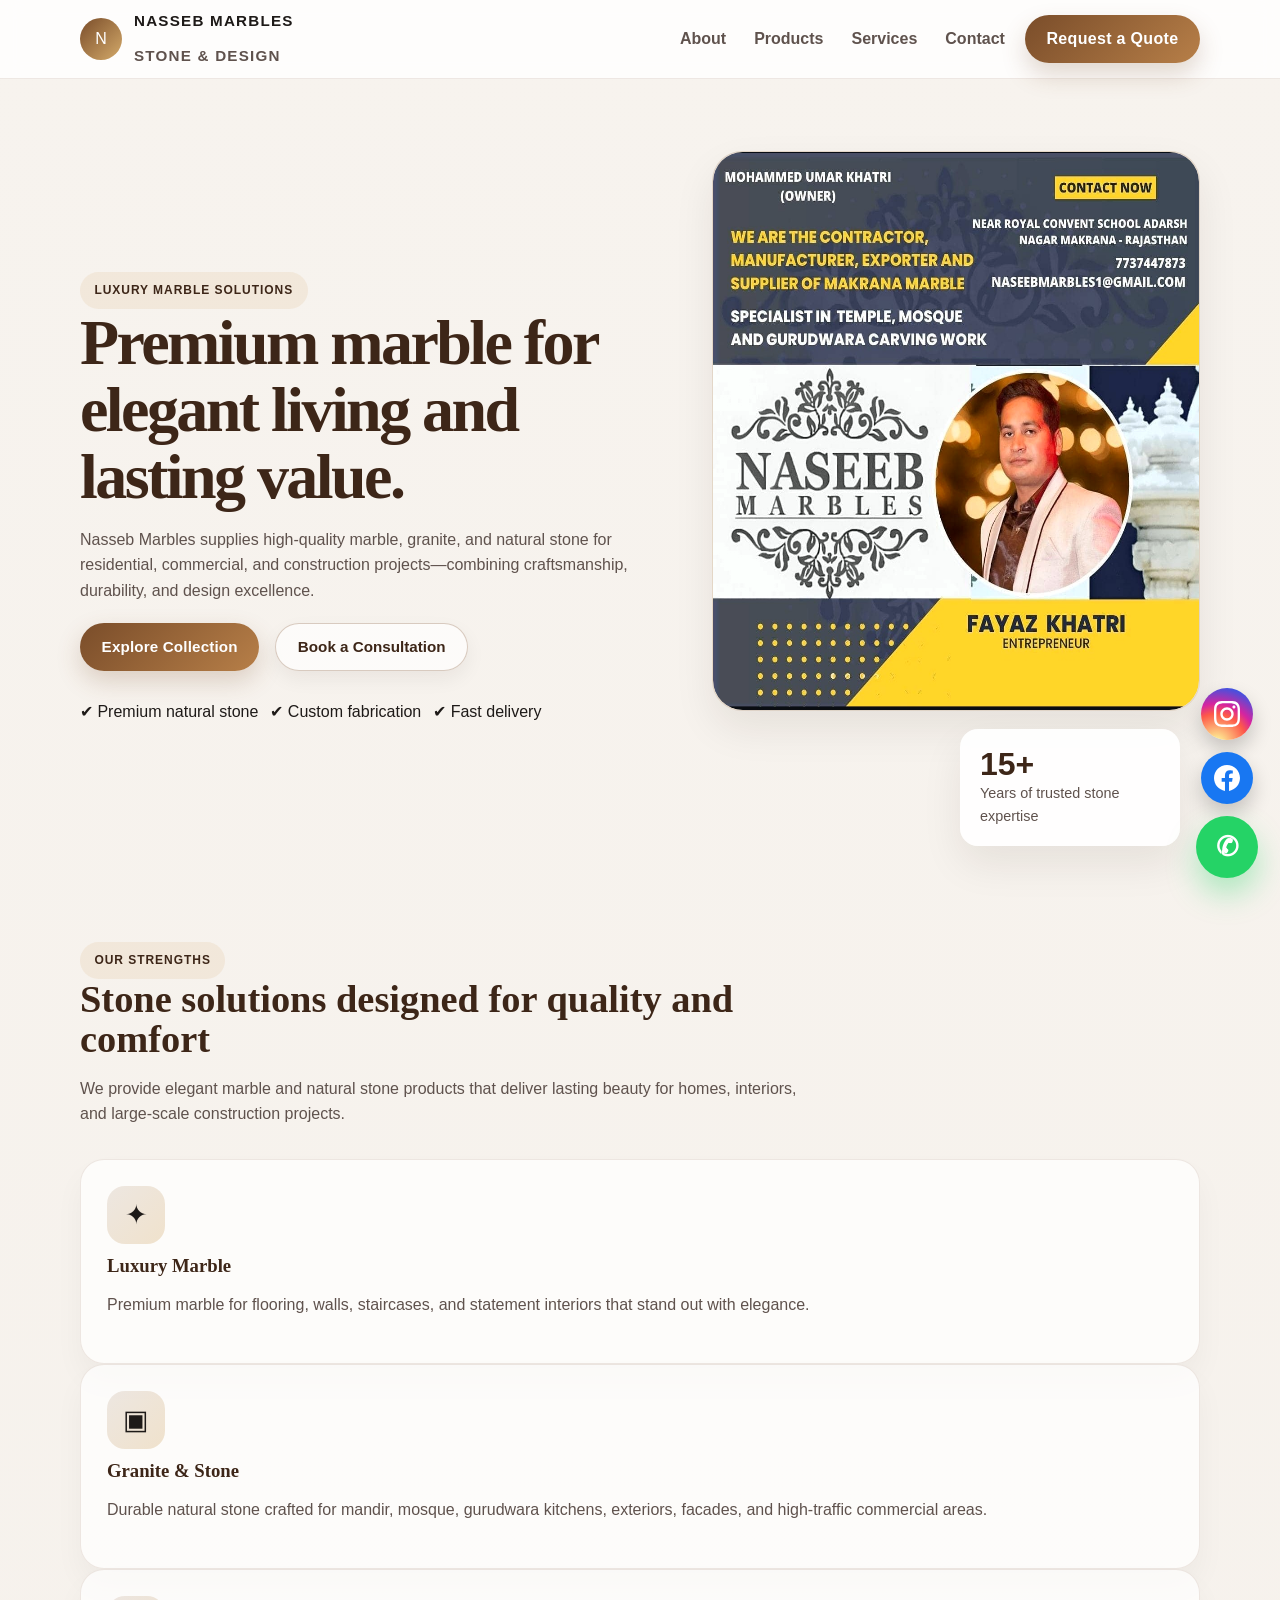
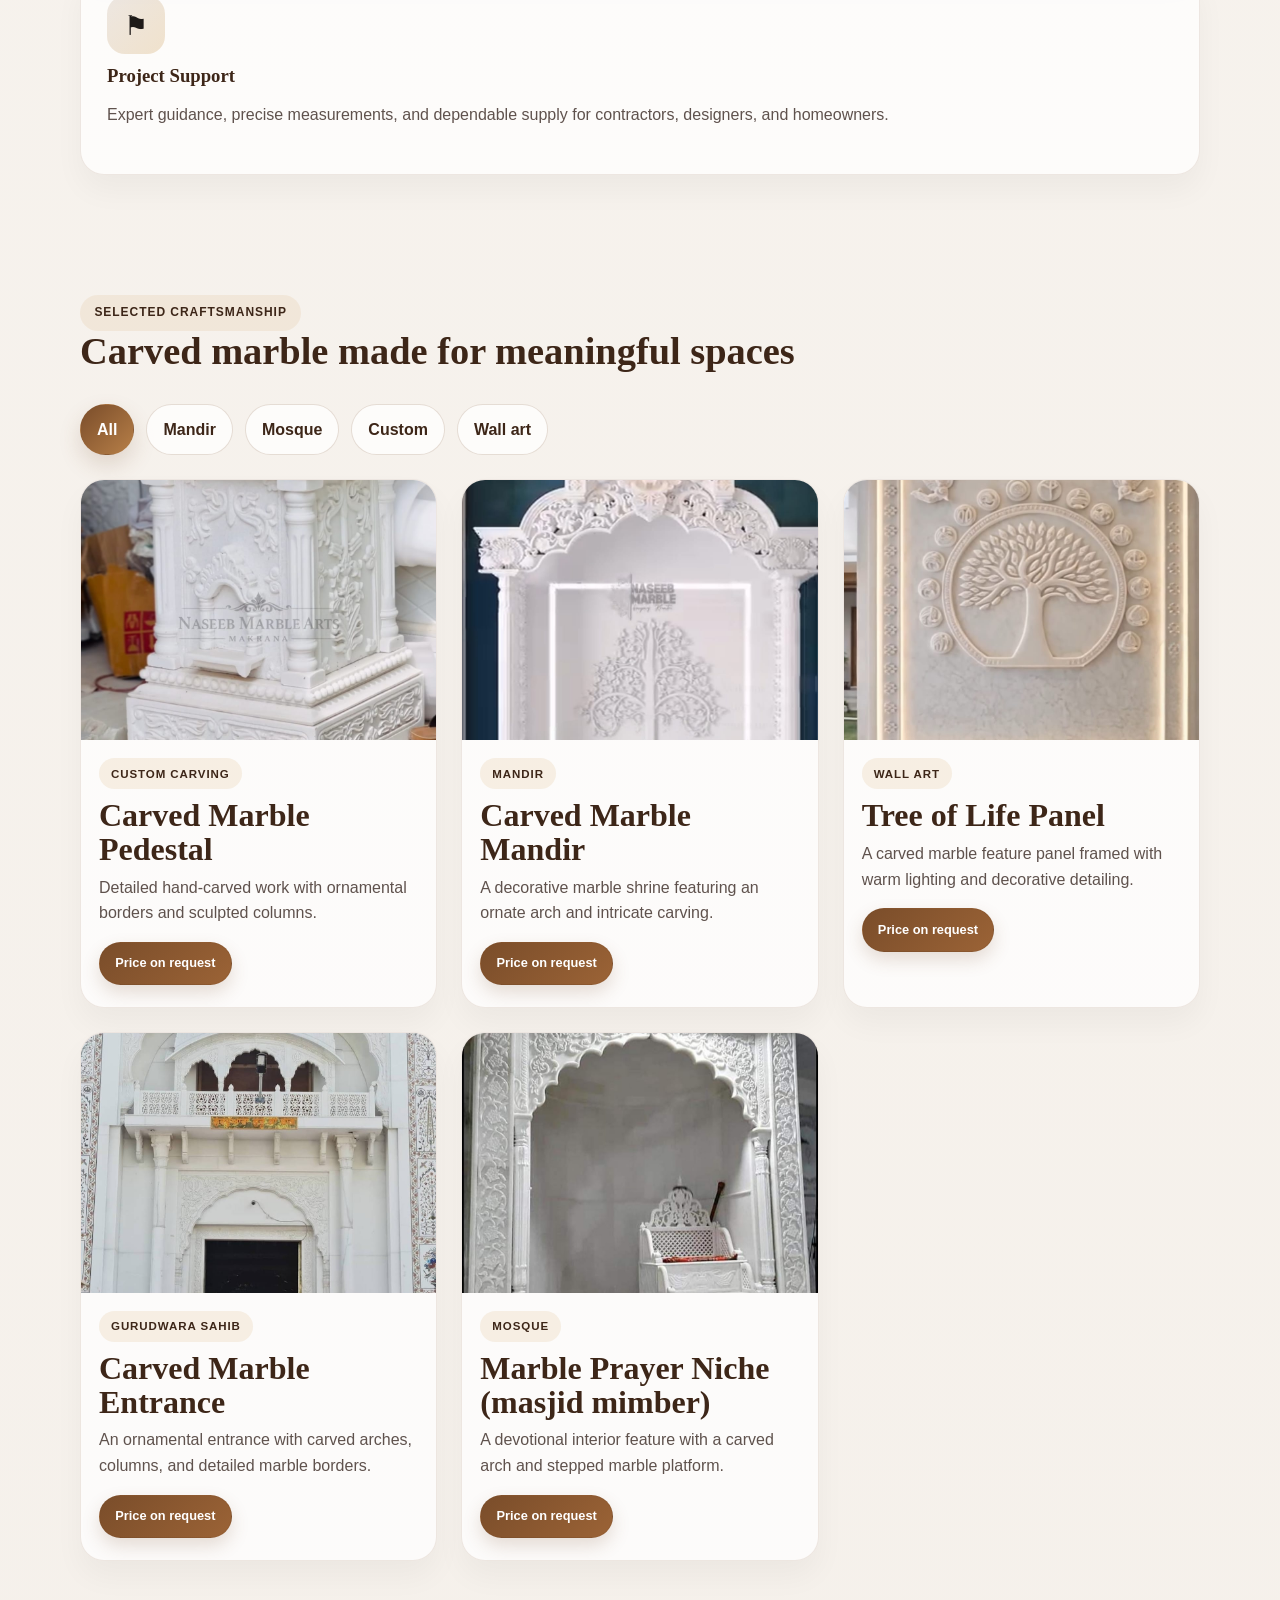
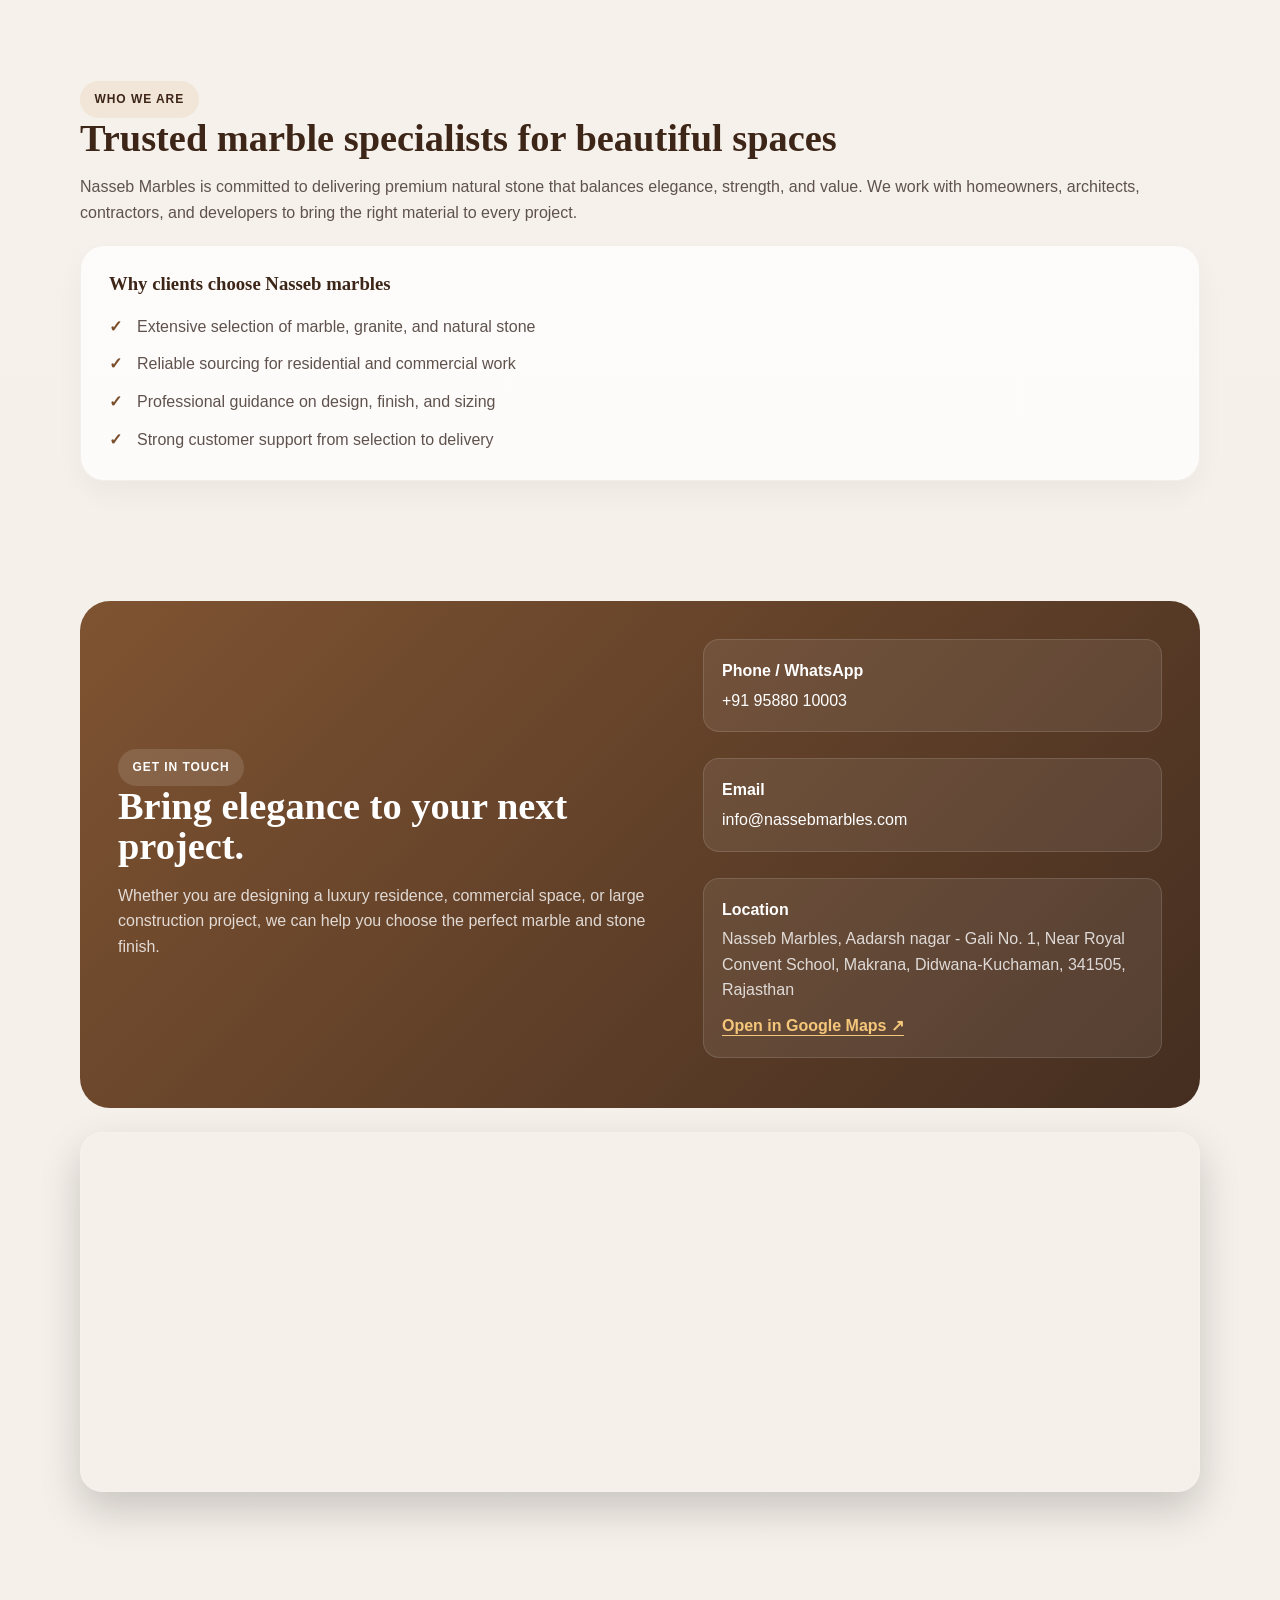
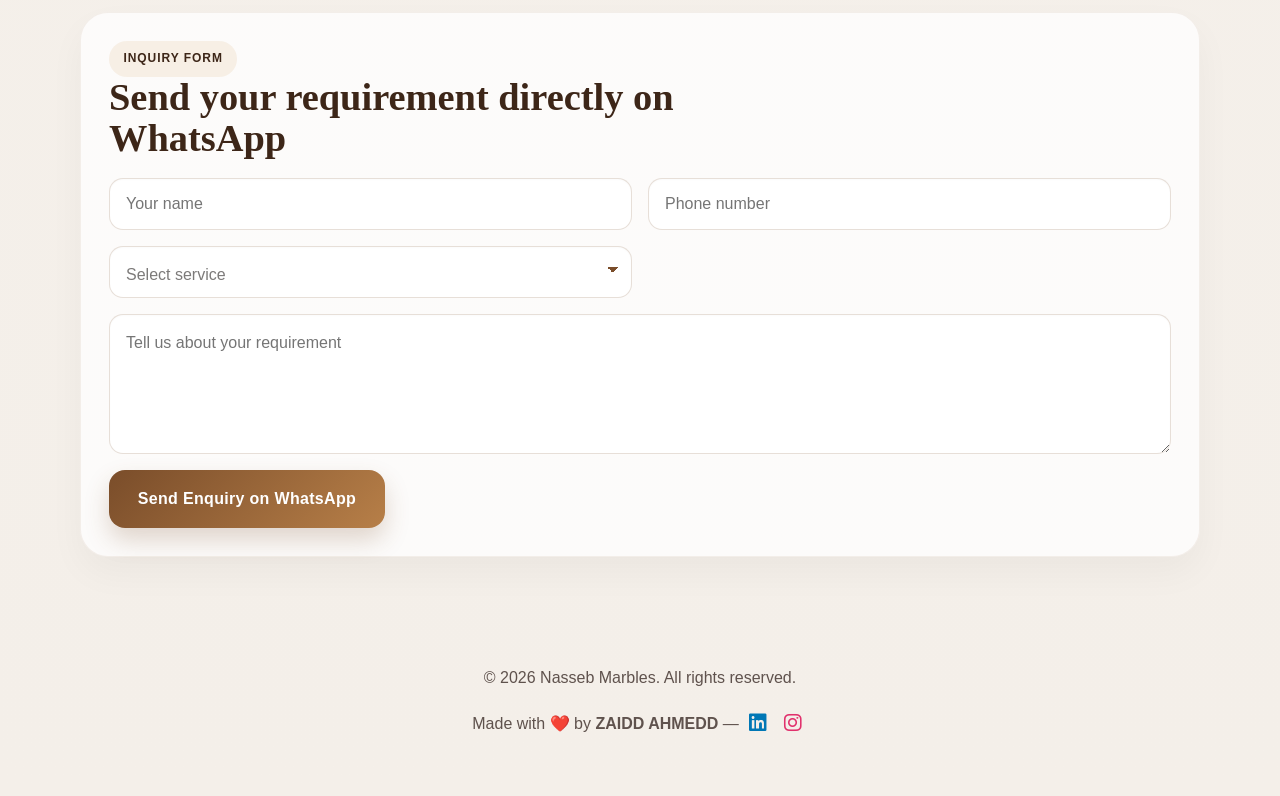
==== commit b42bb291: "Add files via upload" ====
--- a/index.html
+++ b/index.html
@@ -119,8 +119,16 @@
           <h2>Carved marble made for meaningful spaces</h2>
         </div>
 
+        <div class="product-filters" aria-label="Product categories">
+          <button type="button" class="filter-btn active" data-filter="all">All</button>
+          <button type="button" class="filter-btn" data-filter="mandir">Mandir</button>
+          <button type="button" class="filter-btn" data-filter="mosque">Mosque</button>
+          <button type="button" class="filter-btn" data-filter="custom">Custom</button>
+          <button type="button" class="filter-btn" data-filter="wall-art">Wall art</button>
+        </div>
+
         <div class="products">
-          <article class="product">
+          <article class="product product-item" data-category="custom">
             <img src="tulsi.jpeg" alt="Hand-carved white marble pedestal with floral details" />
             <div class="product-body">
               <span class="product-tag">Custom carving</span>
@@ -130,7 +138,7 @@
             </div>
           </article>
 
-          <article class="product">
+          <article class="product product-item" data-category="mandir">
             <img src="mandir.jpeg" alt="Ornate white marble mandir against a deep teal wall" />
             <div class="product-body">
               <span class="product-tag">Mandir</span>
@@ -140,7 +148,7 @@
             </div>
           </article>
 
-          <article class="product">
+          <article class="product product-item" data-category="wall-art">
             <img src="wall.jpeg" alt="Illuminated marble wall panel with a carved tree of life" />
             <div class="product-body">
               <span class="product-tag">Wall art</span>
@@ -150,7 +158,7 @@
             </div>
           </article>
 
-          <article class="product">
+          <article class="product product-item" data-category="mandir">
             <img src="gurudwara.jpeg" alt="White carved marble architectural entrance with an ornate arch" />
             <div class="product-body">
               <span class="product-tag">GURUDWARA SAHIB</span>
@@ -159,15 +167,8 @@
               <a class="product-price" href="https://wa.me/919588010003?text=Hello%20Nasseb%20Marbles%2C%20I%20want%20a%20price%20for%20Carved%20Marble%20Entrance." target="_blank" rel="noopener noreferrer">Price on request</a>
             </div>
           </article>
-          
-
-        <!--''' to add a new product, we can copy
-          the structure of the existing product articles and replace 
-          the image source, alt text, product tag, title, and description with
-           the details of the new product. For example: -->
-
-
-          <article class="product">
+
+          <article class="product product-item" data-category="mosque">
             <img src="imagemimber.jpeg" alt="White marble prayer niche with a carved arch and stepped platform" />
             <div class="product-body">
               <span class="product-tag">MOSQUE</span>
@@ -403,6 +404,22 @@
       closeQuoteDialog();
       quoteModalForm.reset();
     });
+
+    const homeFilterButtons = document.querySelectorAll('.filter-btn');
+    const homeProductItems = document.querySelectorAll('.product-item');
+
+    homeFilterButtons.forEach((button) => {
+      button.addEventListener('click', () => {
+        const selectedFilter = button.dataset.filter;
+
+        homeFilterButtons.forEach((btn) => btn.classList.toggle('active', btn === button));
+
+        homeProductItems.forEach((item) => {
+          const matches = selectedFilter === 'all' || item.dataset.category === selectedFilter;
+          item.classList.toggle('is-hidden', !matches);
+        });
+      });
+    });
   </script>
 </body>
 </html>
--- a/styles.css
+++ b/styles.css
@@ -50,7 +50,8 @@
   border-bottom: 1px solid var(--line);
 }
 
-.nav {
+.nav,
+.navbar {
   display: flex;
   justify-content: space-between;
   align-items: center;
@@ -242,6 +243,71 @@
   grid-template-columns: 1.1fr 0.9fr;
   gap: 36px;
   align-items: center;
+}
+
+.hero-visual {
+  position: relative;
+  width: 100%;
+  display: grid;
+  justify-items: center;
+  gap: 18px;
+}
+
+.photo-card {
+  position: relative;
+  overflow: hidden;
+  border-radius: 30px;
+  box-shadow: var(--shadow);
+  border: 1px solid rgba(122, 77, 42, 0.1);
+}
+
+.photo-card.main {
+  position: relative;
+  width: min(100%, 540px);
+  height: 560px;
+  min-height: 560px;
+  border-radius: 30px;
+  background: linear-gradient(135deg, rgba(122,77,42,0.10), rgba(212,170,106,0.16));
+  margin-inline: auto;
+  overflow: hidden;
+}
+
+.photo-card.main img {
+  width: 100%;
+  height: 100%;
+  object-fit: fill;
+  object-position: center center;
+  display: block;
+  border-radius: inherit;
+  filter: saturate(1.04) contrast(1.02);
+}
+
+.stats {
+  position: static;
+  display: inline-flex;
+  flex-direction: column;
+  justify-content: center;
+  background: rgba(255,255,255,0.92);
+  backdrop-filter: blur(4px);
+  border-radius: 18px;
+  padding: 18px 20px;
+  box-shadow: var(--shadow);
+  max-width: 220px;
+  margin-left: auto;
+  margin-right: 20px;
+  z-index: 2;
+}
+
+.stats strong {
+  display: block;
+  font-size: 2rem;
+  line-height: 1.1;
+  color: var(--primary-dark);
+}
+
+.stats span {
+  color: var(--muted);
+  font-size: 0.9rem;
 }
 
 .eyebrow {
@@ -477,6 +543,17 @@
   background-repeat: no-repeat;
   padding-right: 42px;
   cursor: pointer;
+  color: var(--text);
+}
+
+.inquiry-form select:invalid,
+.quote-form select:invalid {
+  color: rgba(30, 26, 24, 0.58);
+}
+
+.inquiry-form select option,
+.quote-form select option {
+  color: var(--text);
 }
 
 .inquiry-form textarea {
@@ -720,12 +797,46 @@
 
 .product-item {
   overflow: hidden;
+  transition: opacity 0.2s ease, transform 0.2s ease;
+}
+
+.product-item.is-hidden {
+  display: none;
 }
 
 .product-item img {
   width: 100%;
   height: 260px;
   object-fit: cover;
+}
+
+.product-filters {
+  display: flex;
+  flex-wrap: wrap;
+  gap: 12px;
+  margin: 0 0 24px;
+}
+
+.filter-btn {
+  border: 1px solid rgba(122, 77, 42, 0.18);
+  background: rgba(255,255,255,0.75);
+  color: var(--primary-dark);
+  border-radius: 999px;
+  padding: 0.75rem 1rem;
+  font: inherit;
+  font-weight: 700;
+  cursor: pointer;
+  transition: all 0.2s ease;
+}
+
+.filter-btn.active,
+.filter-btn:hover,
+.filter-btn:focus-visible {
+  background: linear-gradient(135deg, #7a4d2a, #b77f48);
+  border-color: transparent;
+  color: #fff;
+  box-shadow: 0 10px 22px rgba(122, 77, 42, 0.18);
+  outline: none;
 }
 
 .product-body {
@@ -935,14 +1046,16 @@
 }
 
 @media (max-width: 900px) {
-  .nav {
+  .nav,
+  .navbar {
     flex-wrap: wrap;
     gap: 12px;
     justify-content: center;
     padding: 14px 0;
   }
 
-  nav {
+  nav,
+  .nav-links {
     width: 100%;
     justify-content: center;
     flex-wrap: wrap;
@@ -962,18 +1075,22 @@
   }
 
   .hero-visual {
-    min-height: 420px;
+    min-height: unset;
+    gap: 14px;
   }
 
   .photo-card.main {
     width: 100%;
     height: 420px;
+    min-height: 420px;
     right: 0;
   }
 
   .stats {
-    right: 12px;
-    top: 12px;
+    margin: 0;
+    max-width: 180px;
+    align-self: start;
+    justify-self: start;
   }
 
   .inquiry-form button {
@@ -984,6 +1101,134 @@
 
   .image-stack {
     min-height: 390px;
+  }
+}
+
+@media (max-width: 620px) {
+  .nav,
+  .navbar {
+    justify-content: center;
+    text-align: center;
+    padding-bottom: 10px;
+  }
+
+  .brand {
+    width: 100%;
+    justify-content: center;
+  }
+
+  nav,
+  .nav-links {
+    order: 3;
+    width: 100%;
+    justify-content: space-between;
+    gap: 10px 14px;
+    font-size: 0.92rem;
+  }
+
+  nav a,
+  .nav-links a {
+    padding: 10px 8px;
+    border-radius: 10px;
+    min-height: 40px;
+    display: inline-flex;
+    align-items: center;
+    justify-content: center;
+  }
+
+  .nav .cta-btn,
+  .navbar .btn,
+  .nav .btn {
+    width: 100%;
+    min-height: 48px;
+  }
+
+  .hero {
+    padding-top: 28px;
+  }
+
+  .hero-grid {
+    grid-template-columns: 1fr;
+    gap: 24px;
+  }
+
+  .photo-card.main {
+    height: 300px;
+    min-height: 300px;
+  }
+
+  .stats {
+    max-width: 180px;
+    width: 100%;
+    margin: 0;
+    justify-self: start;
+  }
+
+  h1 {
+    font-size: clamp(2.5rem, 13vw, 3.5rem);
+  }
+
+  .hero-actions {
+    flex-direction: column;
+    align-items: stretch;
+  }
+
+  .hero-actions .cta-btn,
+  .hero-actions .secondary-btn,
+  .cta-btn,
+  .secondary-btn {
+    width: 100%;
+    justify-content: center;
+  }
+
+  .feature-row {
+    display: grid;
+    grid-template-columns: 1fr;
+    gap: 10px;
+  }
+
+  .products,
+  .cards,
+  .card-grid,
+  .service-grid,
+  .contact-wrap,
+  .inquiry-form,
+  .form-grid,
+  .product-grid {
+    grid-template-columns: 1fr;
+  }
+
+  .product h3 {
+    font-size: 1.5rem;
+  }
+
+  .product-filters {
+    gap: 8px;
+  }
+
+  .filter-btn {
+    flex: 1 1 calc(50% - 8px);
+    min-height: 42px;
+    padding: 0.65rem 0.75rem;
+    font-size: 0.9rem;
+  }
+
+  .section {
+    padding: 28px 0 56px;
+  }
+
+  .social-float-container {
+    right: 12px;
+    bottom: 16px;
+    transform: scale(0.88);
+    transform-origin: bottom right;
+  }
+
+  .whatsapp-float {
+    right: 18px;
+    bottom: 18px;
+    width: 56px;
+    height: 56px;
   }
 }
 
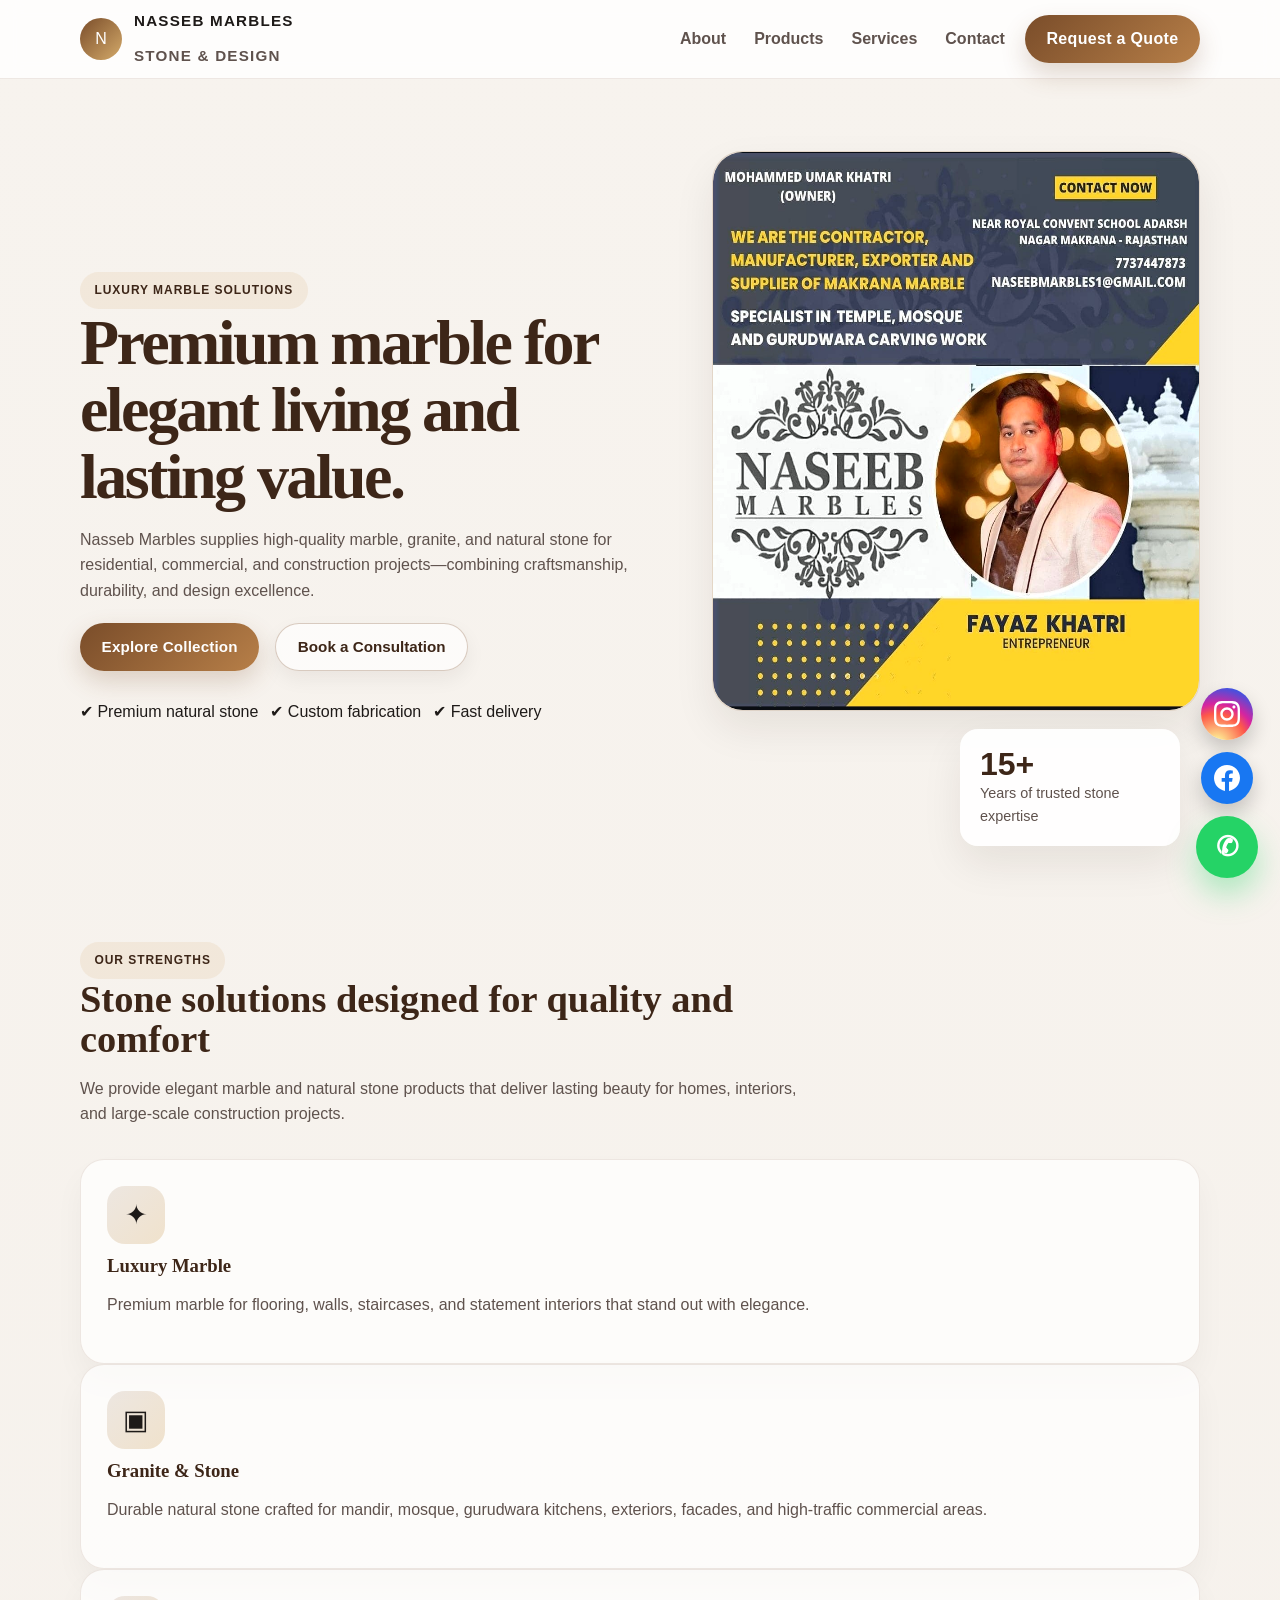
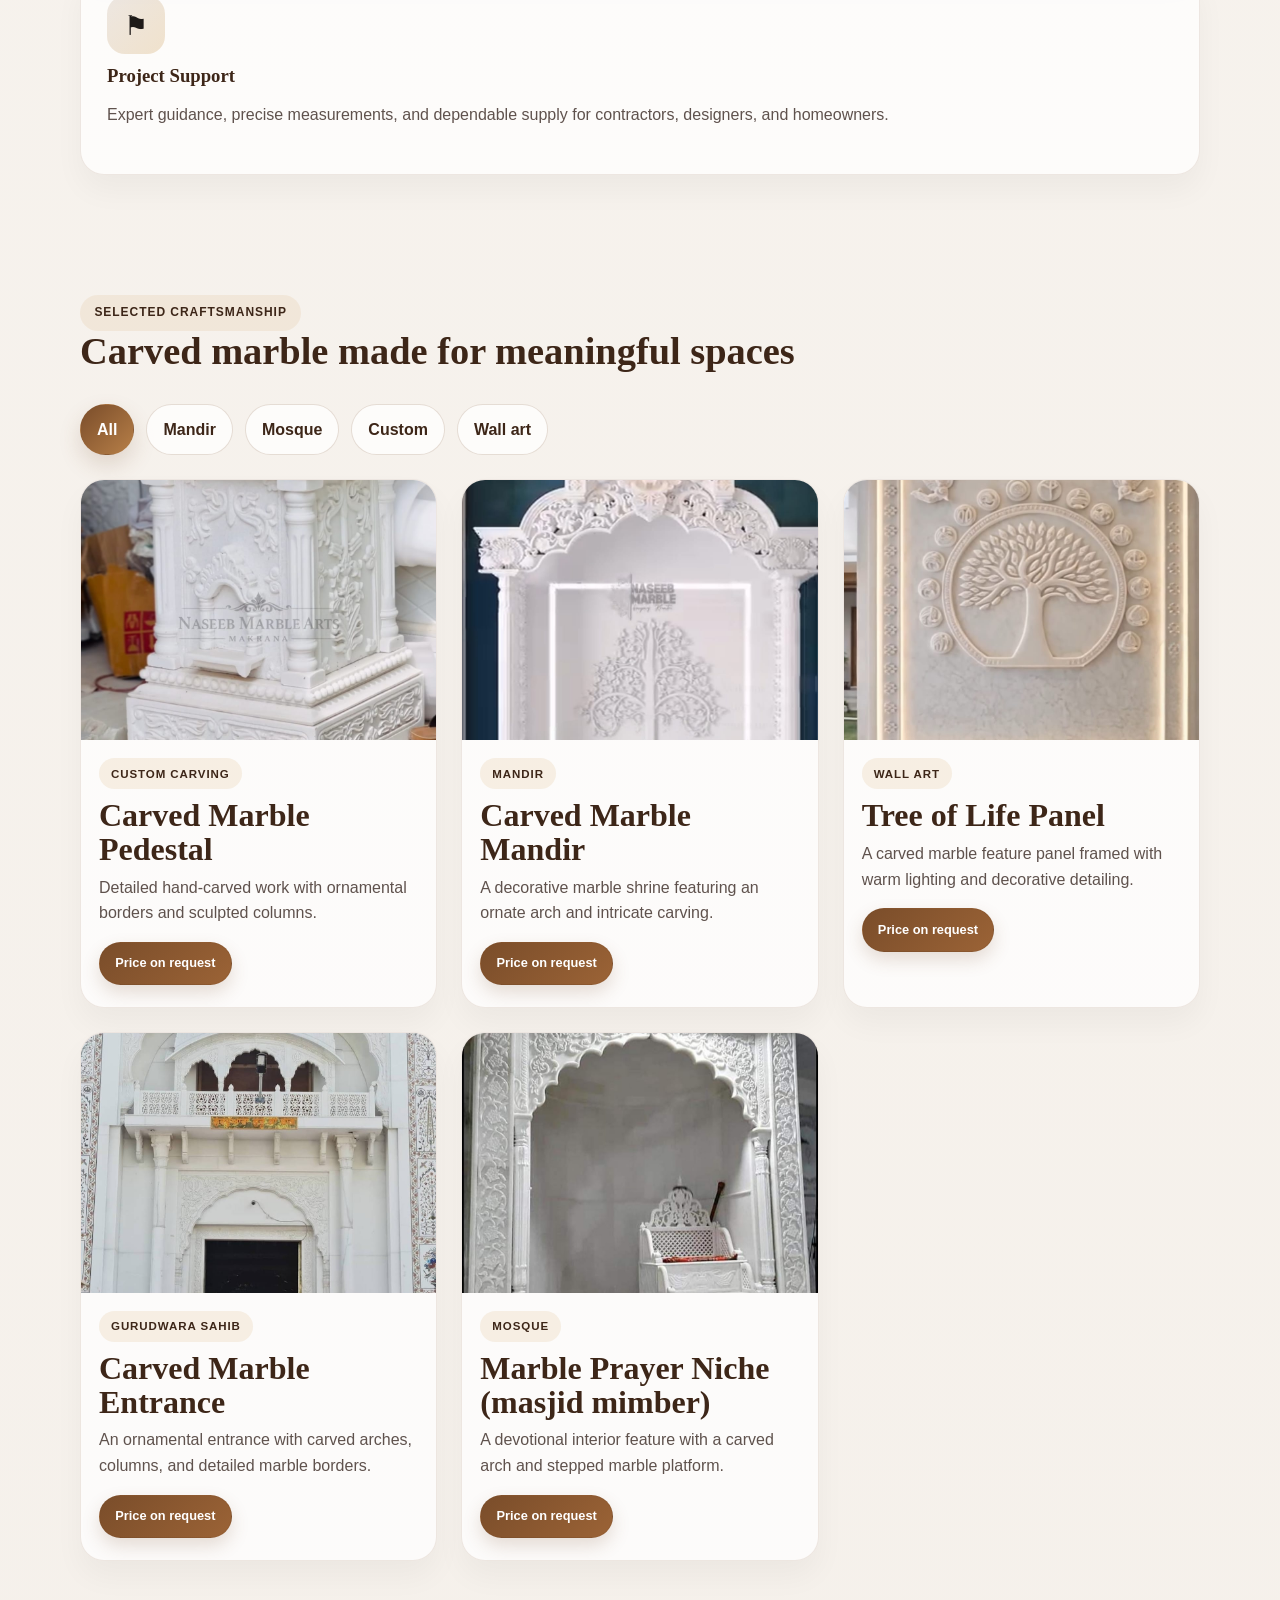
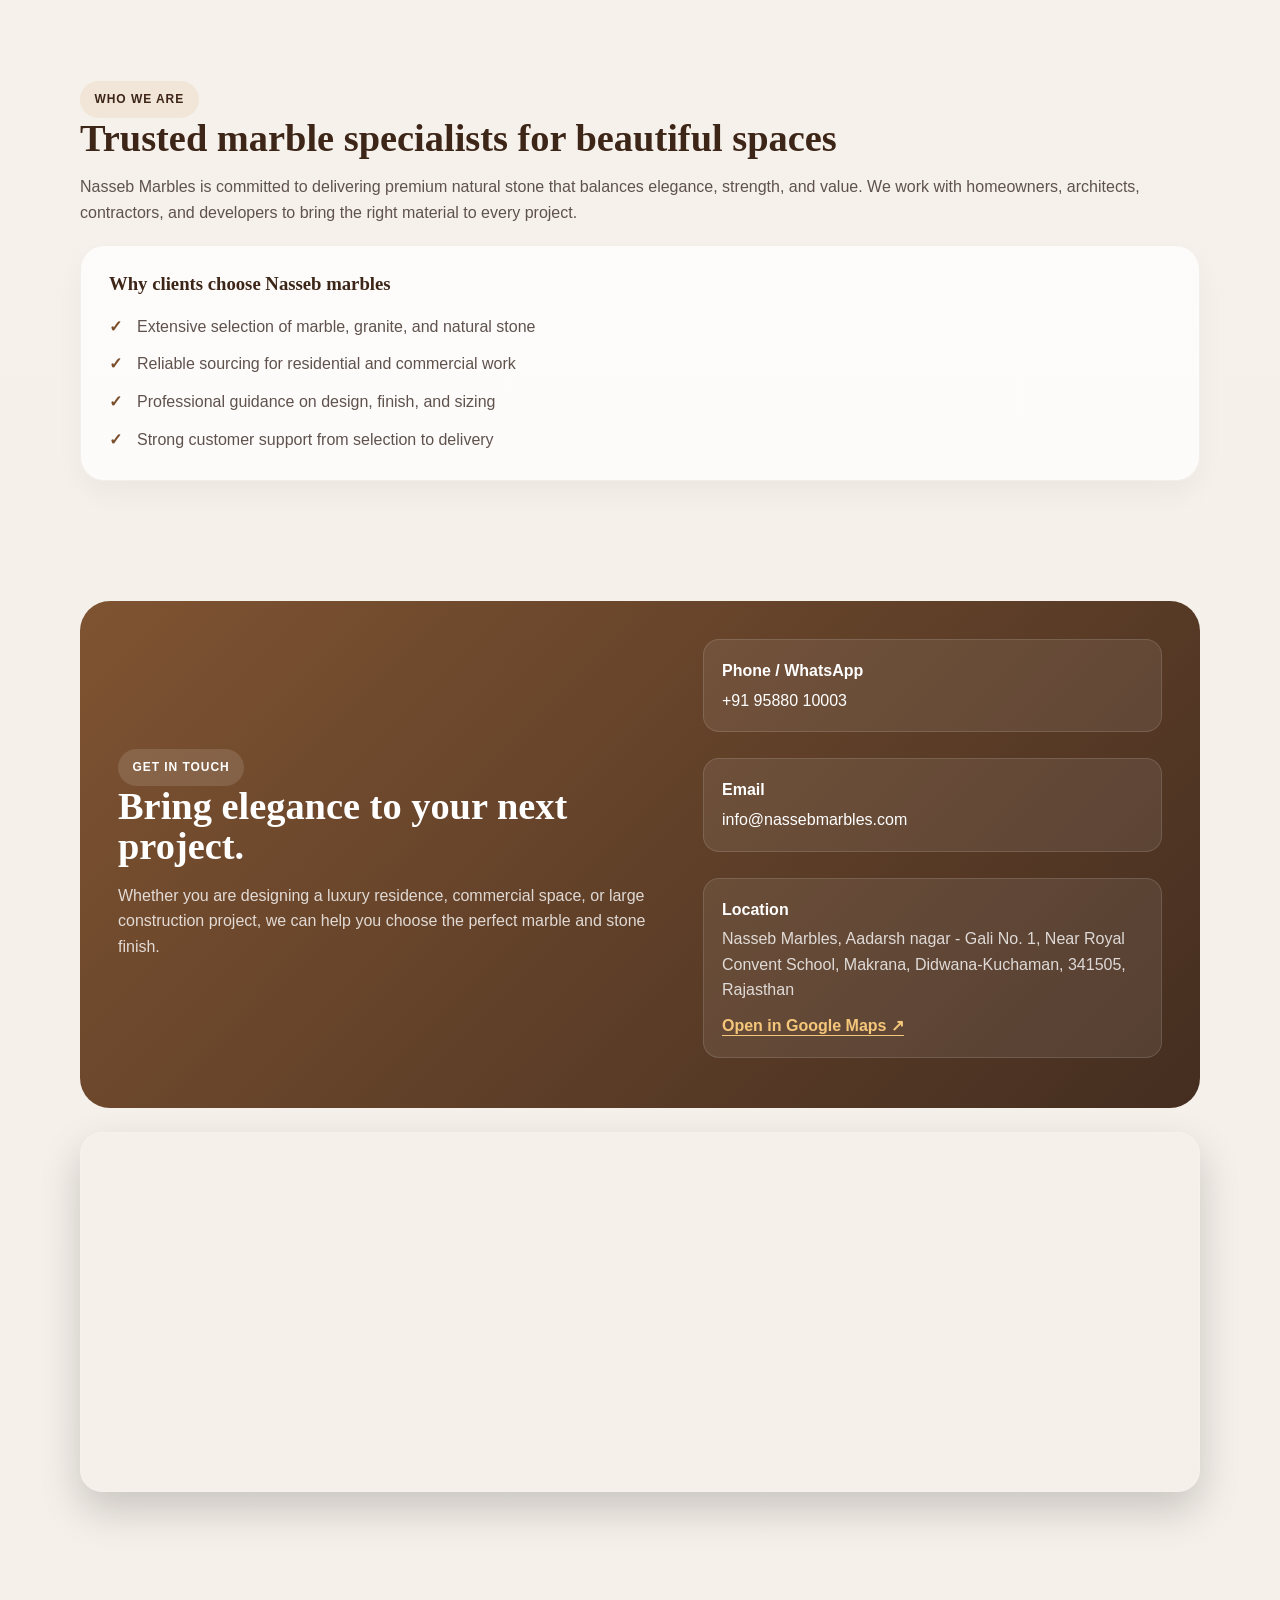
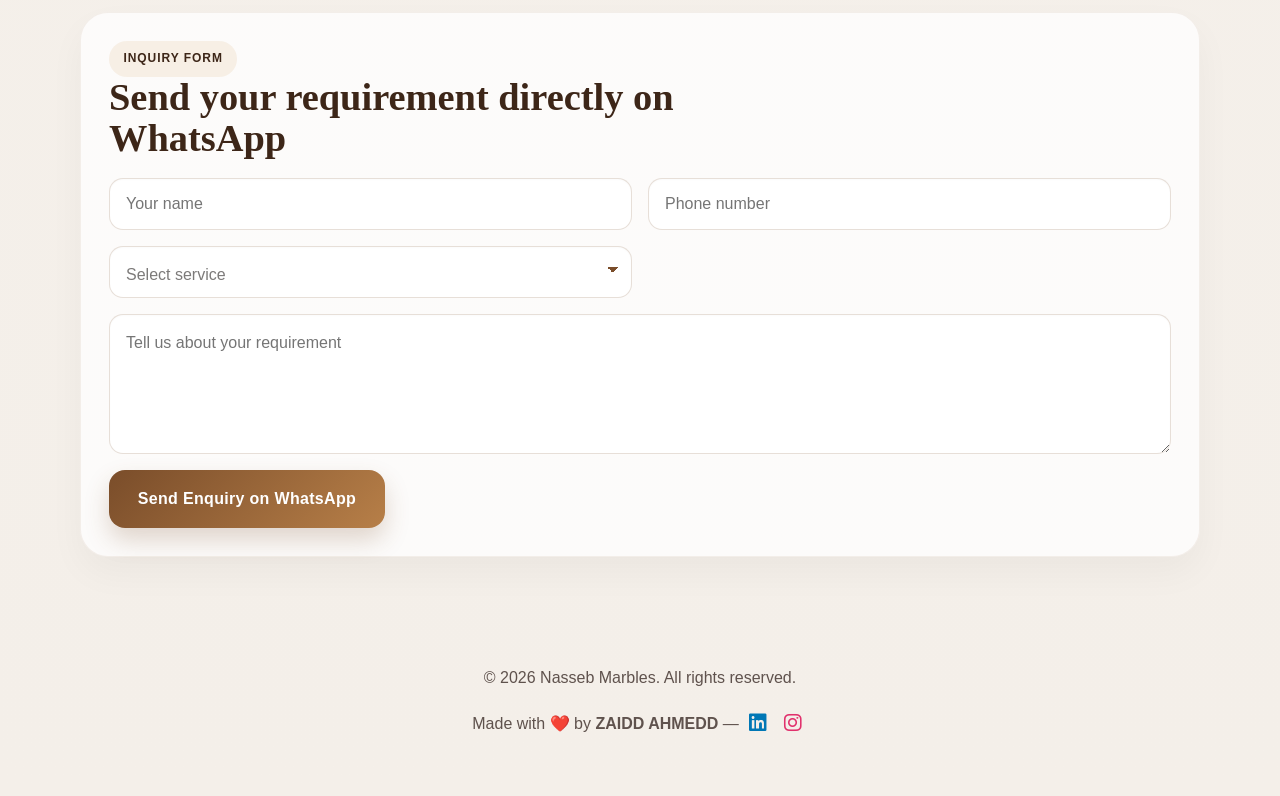
==== commit a2113cca: "Update print statement from 'Hello' to 'Goodbye'" ====
--- a/index.html
+++ b/index.html
@@ -10,6 +10,7 @@
   <link href="https://fonts.googleapis.com/css2?family=Cormorant+Garamond:wght@500;600;700&family=Inter:wght@400;500;600;700&display=swap" rel="stylesheet">
   <link rel="stylesheet" href="styles.css" />
   <link rel="stylesheet" href="https://cdnjs.cloudflare.com/ajax/libs/font-awesome/6.5.1/css/all.min.css">
+  <meta name="google-site-verification" content="YojaO3pYH_PYiGjCqbBd-1tZALGjyioWob0vyGdKErU" />
 </head>
 
 
--- a/styles.css
+++ b/styles.css
@@ -1282,4 +1282,4 @@
 
 .float-fb {
   background-color: #1877F2;
-}+}
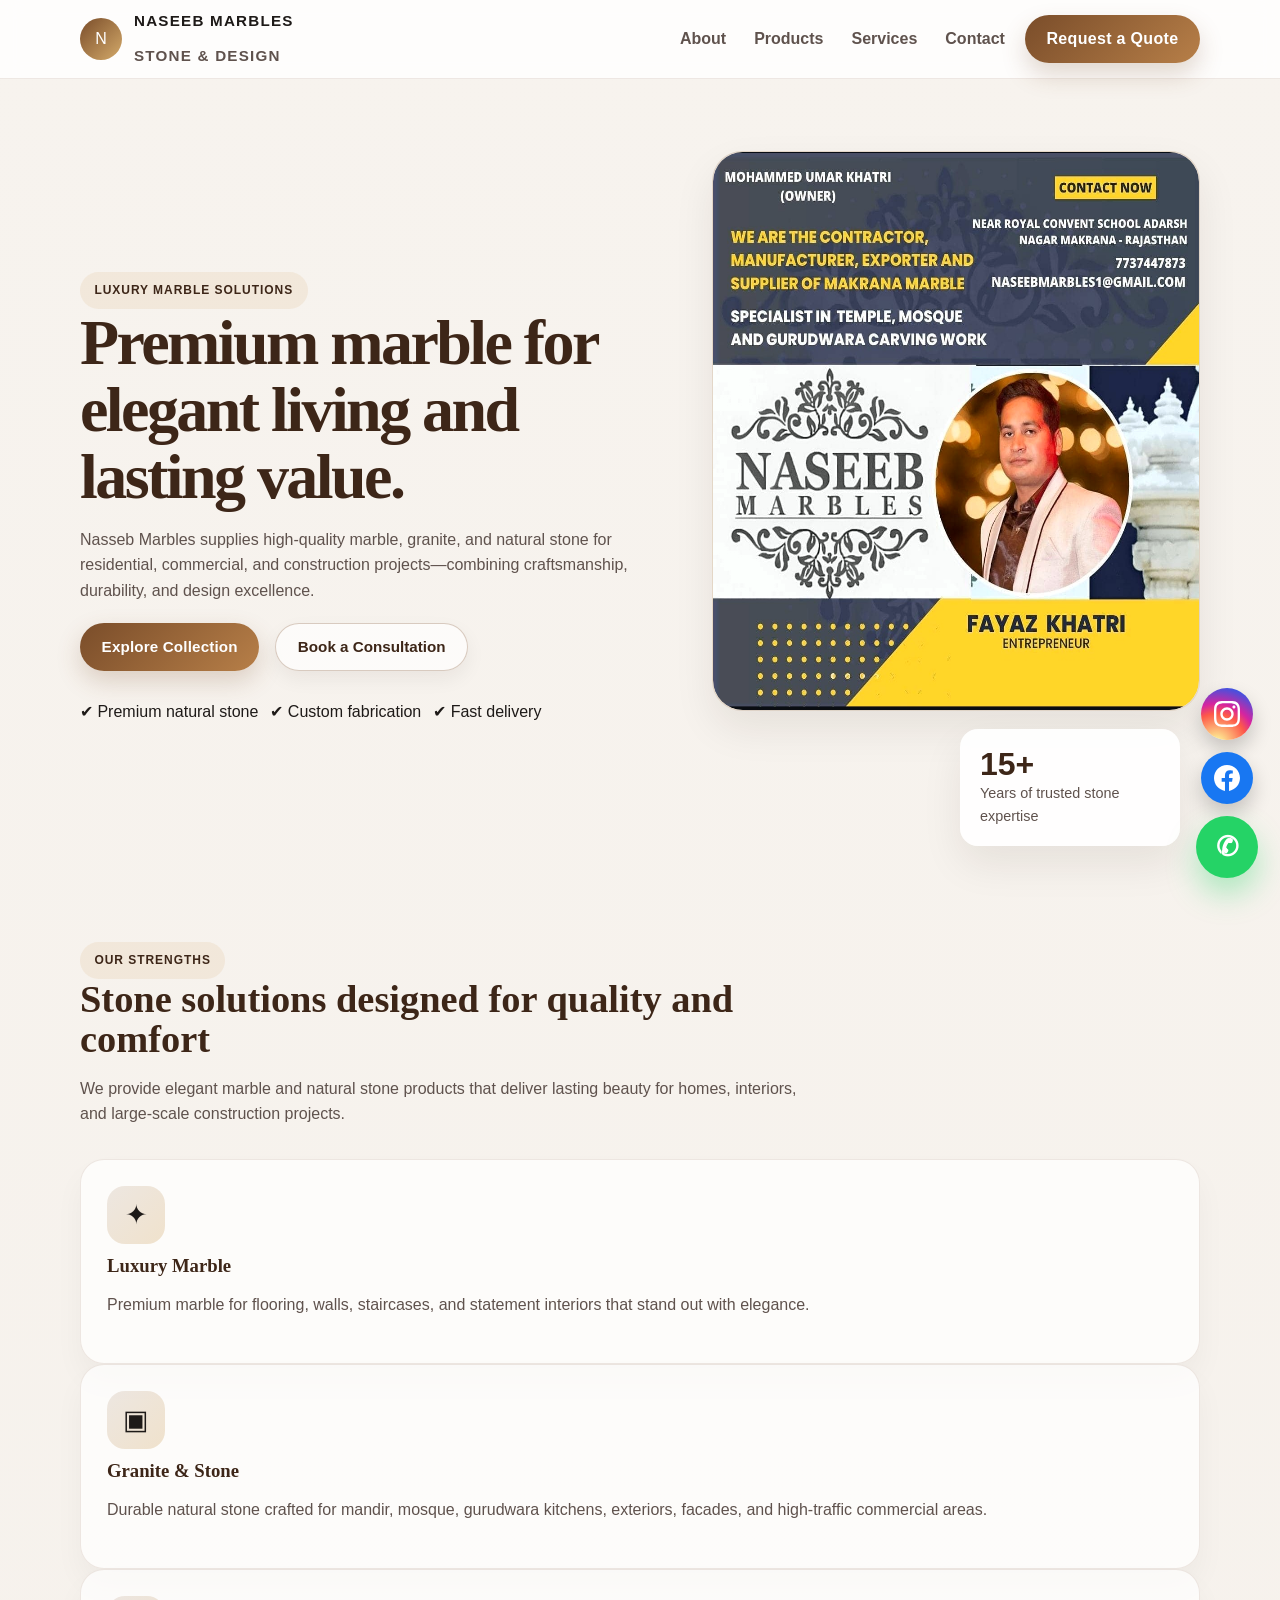
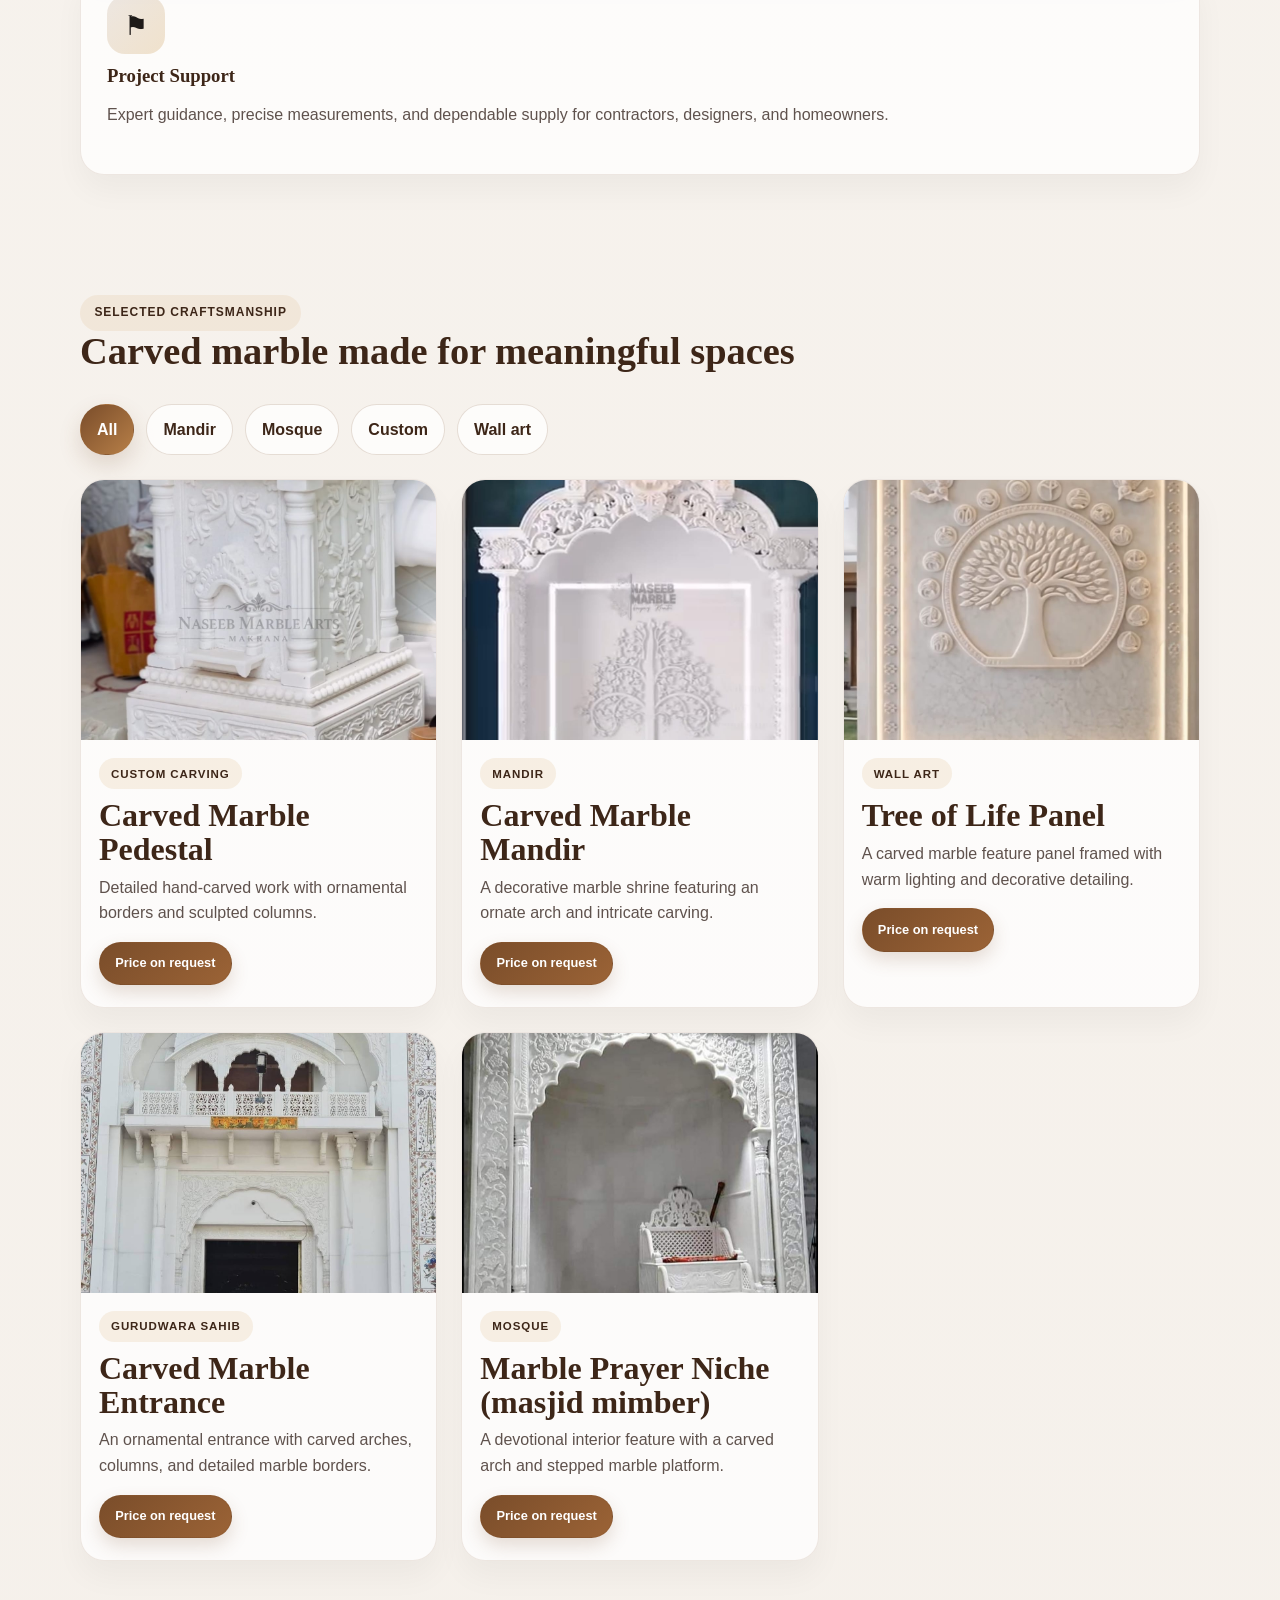
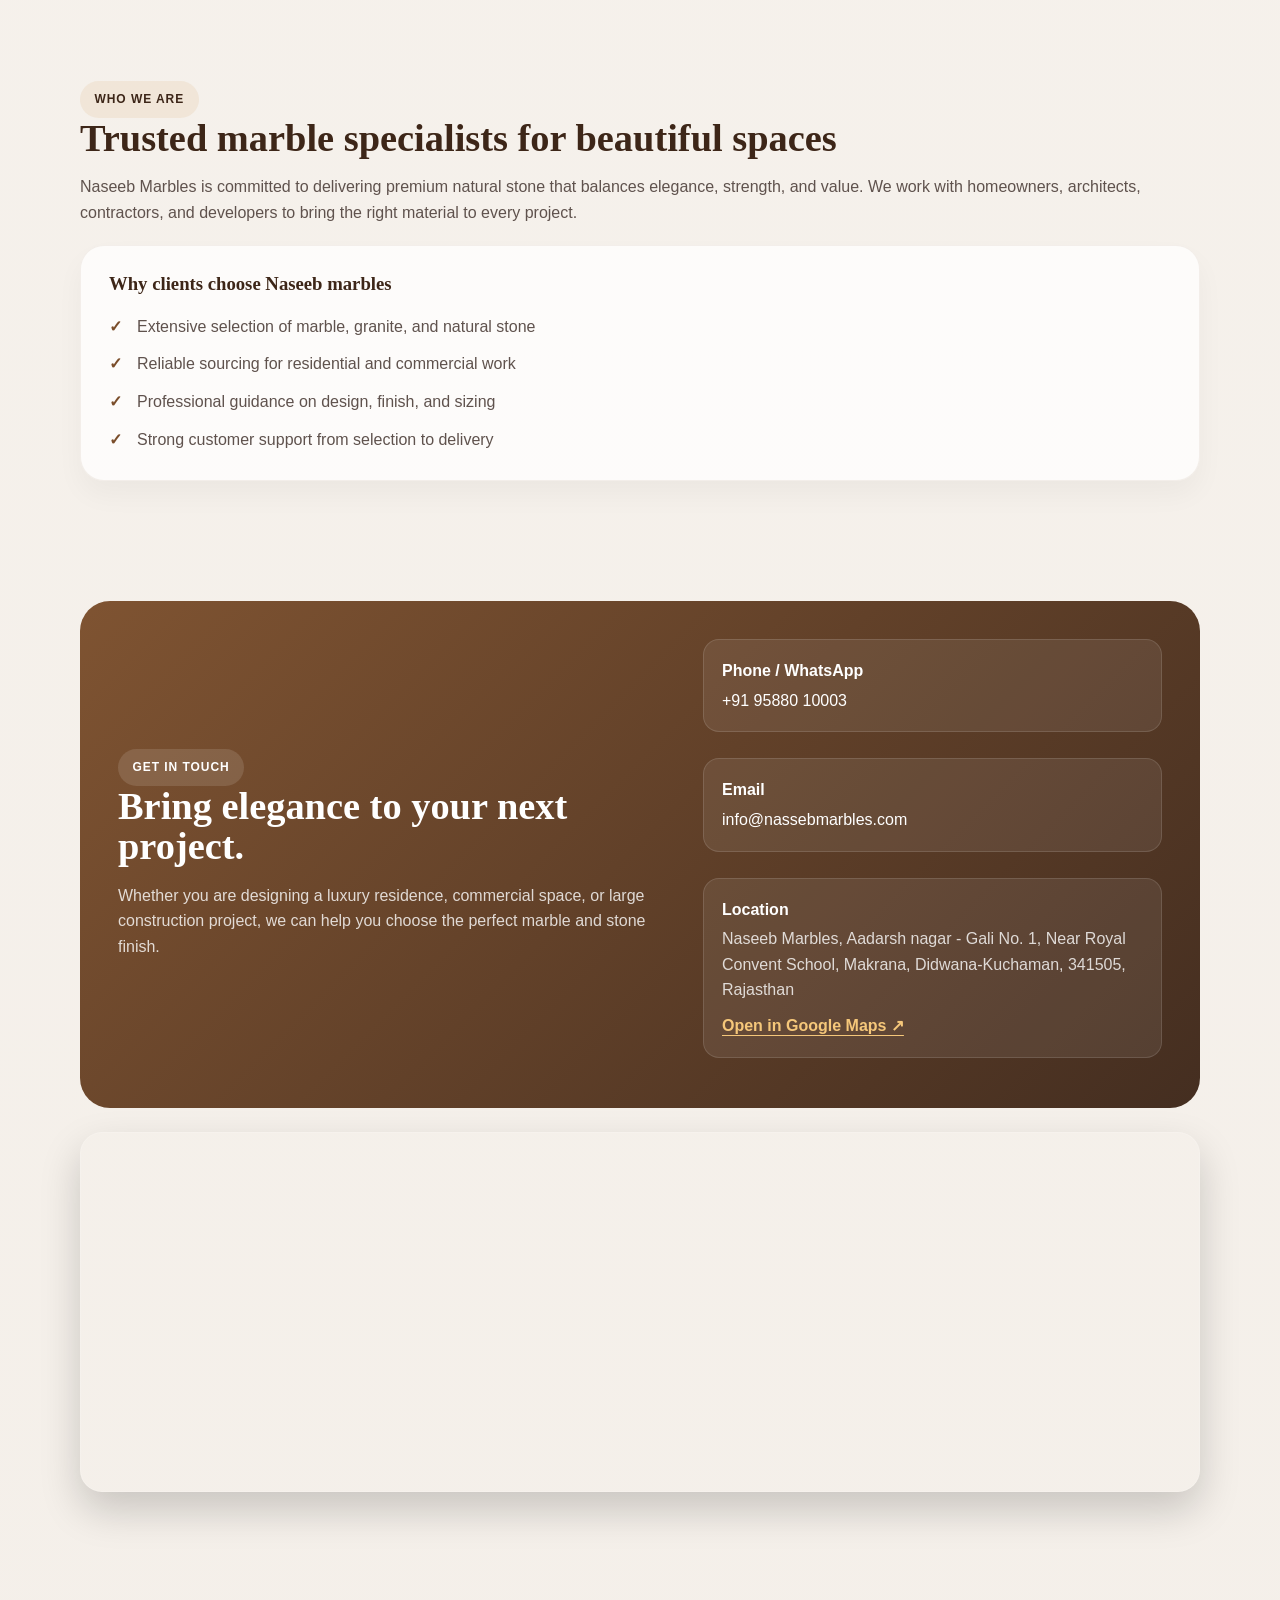
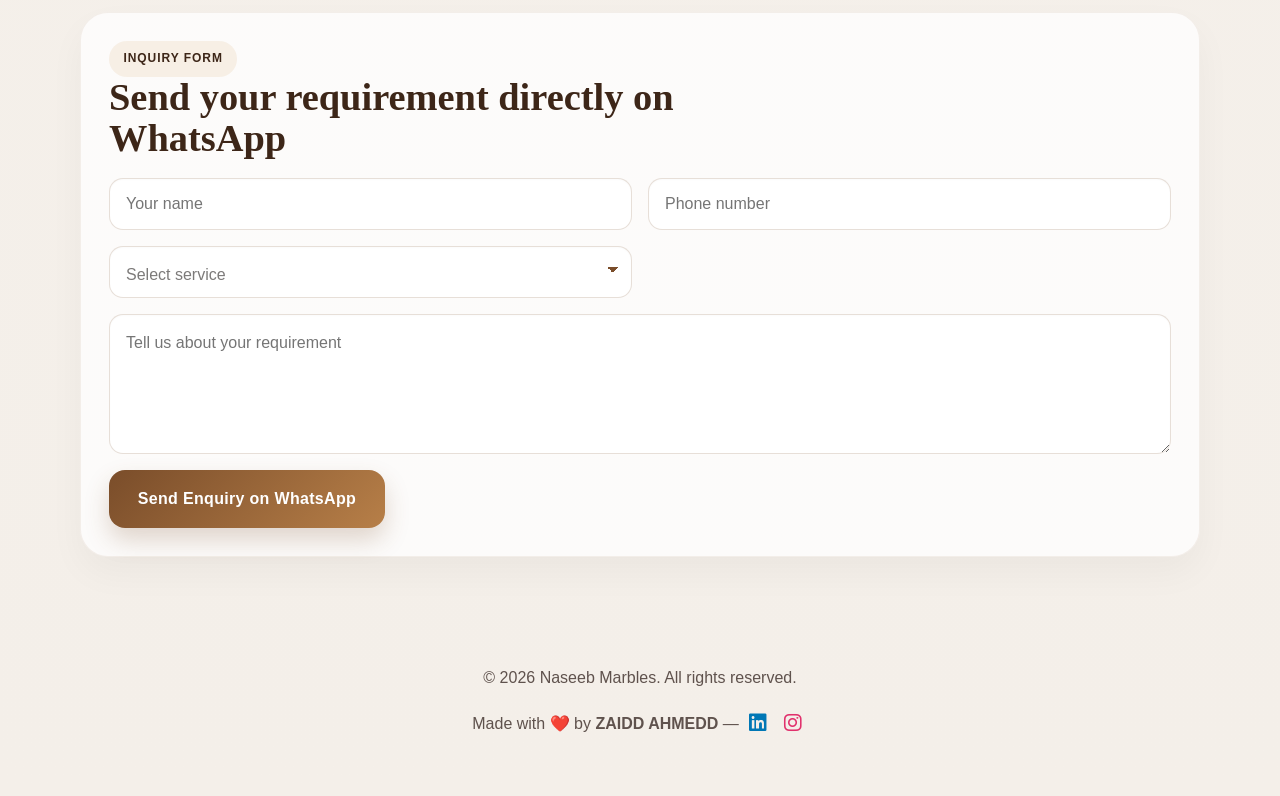
==== commit 226f5dc4: "Update print statement from 'Hello' to 'Goodbye'" ====
--- a/index.html
+++ b/index.html
@@ -3,7 +3,7 @@
 <head>
   <meta charset="UTF-8" />
   <meta name="viewport" content="width=device-width, initial-scale=1.0" />
-  <title>Nasseb Marbles</title>
+  <title>Naseeb Marbles</title>
   <meta name="description" content="Nasseb Marbles - premium marble stone and construction materials for homes and projects." />
   <link rel="preconnect" href="https://fonts.googleapis.com">
   <link rel="preconnect" href="https://fonts.gstatic.com" crossorigin>
@@ -38,7 +38,7 @@
       <div class="brand">
         <div class="brand-mark">N</div>
         <div>
-          <span>Nasseb Marbles</span><br>
+          <span>Naseeb Marbles</span><br>
           <span class="brand-tag">Stone & Design</span>
         </div>
       </div>
@@ -187,11 +187,11 @@
         <div>
           <div class="eyebrow">Who we are</div>
           <h2>Trusted marble specialists for beautiful spaces</h2>
-          <p class="lead">Nasseb Marbles is committed to delivering premium natural stone that balances elegance, strength, and value. We work with homeowners, architects, contractors, and developers to bring the right material to every project.</p>
+          <p class="lead">Naseeb Marbles is committed to delivering premium natural stone that balances elegance, strength, and value. We work with homeowners, architects, contractors, and developers to bring the right material to every project.</p>
         </div>
 
         <div class="panel">
-          <h3>Why clients choose Nasseb marbles</h3>
+          <h3>Why clients choose Naseeb marbles</h3>
           <ul class="about-list">
             <li>Extensive selection of marble, granite, and natural stone</li>
             <li>Reliable sourcing for residential and commercial work</li>
@@ -224,7 +224,7 @@
             </div>
             <div class="contact-item">
               <strong>Location</strong>
-              <span>Nasseb Marbles, Aadarsh nagar - Gali No. 1, Near Royal Convent School, Makrana, Didwana-Kuchaman, 341505, Rajasthan</span>
+              <span>Naseeb Marbles, Aadarsh nagar - Gali No. 1, Near Royal Convent School, Makrana, Didwana-Kuchaman, 341505, Rajasthan</span>
               <a class="map-link" href="https://www.google.com/maps/search/?api=1&query=Nasseb+Marbles+Gali+No.+1+Makrana+Rajasthan+341505" target="_blank" rel="noopener noreferrer">Open in Google Maps ↗</a>
             </div>
           </div>
@@ -232,7 +232,7 @@
 
         <div class="map-wrap">
           <iframe
-            title="Nasseb Marbles location on Google Maps"
+            title="Naseeb Marbles location on Google Maps"
             src="https://www.google.com/maps?q=Nasseb+Marbles+Gali+No.+1+Makrana+Rajasthan+341505&output=embed"
             loading="lazy"
             referrerpolicy="no-referrer-when-downgrade"
@@ -272,7 +272,7 @@
 
   <footer>
   <div class="container">
-    <p>© 2026 Nasseb Marbles. All rights reserved.</p>
+    <p>© 2026 Naseeb Marbles. All rights reserved.</p>
     <p>
       Made with ❤️ by <strong>ZAIDD AHMEDD</strong> — 
       <a href="https://www.linkedin.com/in/zaid-ahmed-gour-6996783a5" target="_blank" rel="noopener noreferrer" style="text-decoration: none; margin: 0 6px; color: #0077b5;">
@@ -349,7 +349,7 @@
         }
 
         const text = encodeURIComponent(
-          `Hello Nasseb Marbles,\n\nName: ${name}\nPhone: ${phone}\nService: ${service}\nRequirement: ${message}`
+          `Hello Naseeb Marbles,\n\nName: ${name}\nPhone: ${phone}\nService: ${service}\nRequirement: ${message}`
         );
 
         const whatsappUrl = `https://wa.me/${phoneNumber}?text=${text}`;
